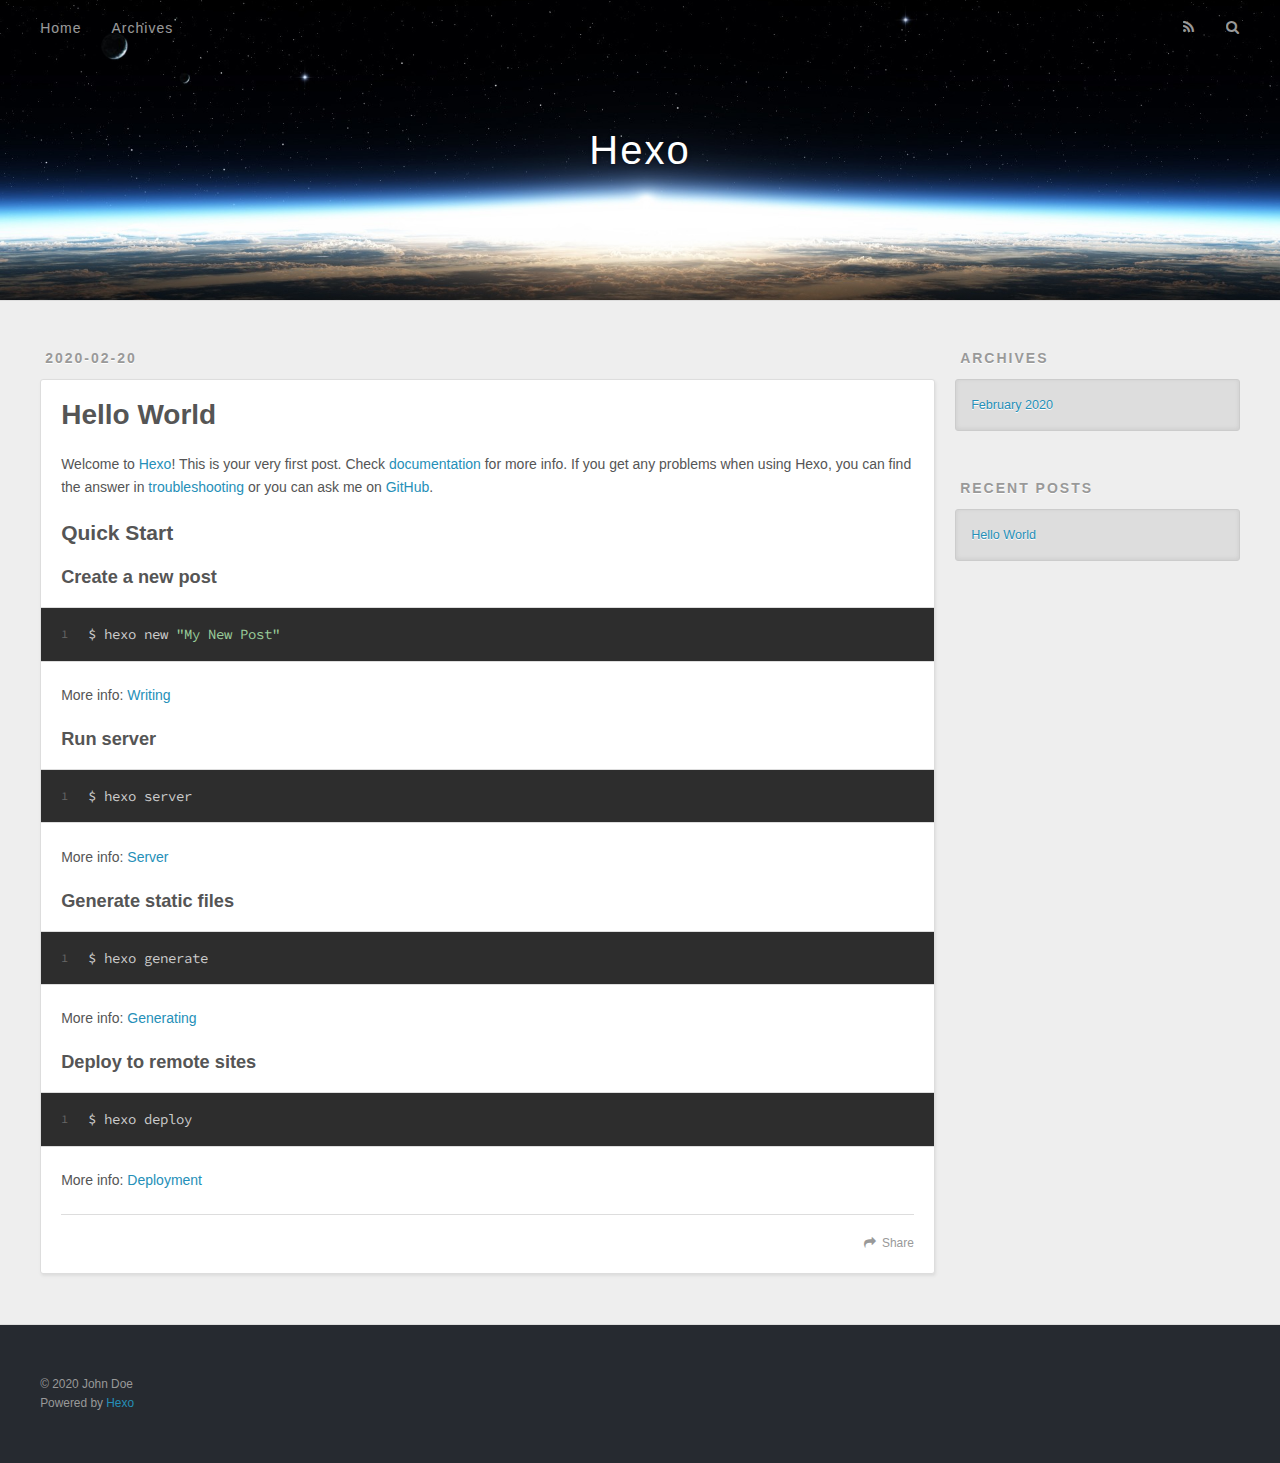
==== index.html @ d17f5374 "Site updated: 2020-02-20 09:03:17" ====
<!DOCTYPE html>
<html>
<head>
  <meta charset="utf-8">
  

  
  <title>Hexo</title>
  <meta name="viewport" content="width=device-width, initial-scale=1, maximum-scale=1">
  <meta property="og:type" content="website">
<meta property="og:title" content="Hexo">
<meta property="og:url" content="http://yoursite.com/index.html">
<meta property="og:site_name" content="Hexo">
<meta property="og:locale" content="en_US">
<meta property="article:author" content="John Doe">
<meta name="twitter:card" content="summary">
  
    <link rel="alternate" href="/atom.xml" title="Hexo" type="application/atom+xml">
  
  
    <link rel="icon" href="/favicon.png">
  
  
    <link href="//fonts.googleapis.com/css?family=Source+Code+Pro" rel="stylesheet" type="text/css">
  
  
<link rel="stylesheet" href="/css/style.css">

<meta name="generator" content="Hexo 4.2.0"></head>

<body>
  <div id="container">
    <div id="wrap">
      <header id="header">
  <div id="banner"></div>
  <div id="header-outer" class="outer">
    <div id="header-title" class="inner">
      <h1 id="logo-wrap">
        <a href="/" id="logo">Hexo</a>
      </h1>
      
    </div>
    <div id="header-inner" class="inner">
      <nav id="main-nav">
        <a id="main-nav-toggle" class="nav-icon"></a>
        
          <a class="main-nav-link" href="/">Home</a>
        
          <a class="main-nav-link" href="/archives">Archives</a>
        
      </nav>
      <nav id="sub-nav">
        
          <a id="nav-rss-link" class="nav-icon" href="/atom.xml" title="RSS Feed"></a>
        
        <a id="nav-search-btn" class="nav-icon" title="Search"></a>
      </nav>
      <div id="search-form-wrap">
        <form action="//google.com/search" method="get" accept-charset="UTF-8" class="search-form"><input type="search" name="q" class="search-form-input" placeholder="Search"><button type="submit" class="search-form-submit">&#xF002;</button><input type="hidden" name="sitesearch" value="http://yoursite.com"></form>
      </div>
    </div>
  </div>
</header>
      <div class="outer">
        <section id="main">
  
    <article id="post-hello-world" class="article article-type-post" itemscope itemprop="blogPost">
  <div class="article-meta">
    <a href="/2020/02/20/hello-world/" class="article-date">
  <time datetime="2020-02-20T00:40:57.273Z" itemprop="datePublished">2020-02-20</time>
</a>
    
  </div>
  <div class="article-inner">
    
    
      <header class="article-header">
        
  
    <h1 itemprop="name">
      <a class="article-title" href="/2020/02/20/hello-world/">Hello World</a>
    </h1>
  

      </header>
    
    <div class="article-entry" itemprop="articleBody">
      
        <p>Welcome to <a href="https://hexo.io/" target="_blank" rel="noopener">Hexo</a>! This is your very first post. Check <a href="https://hexo.io/docs/" target="_blank" rel="noopener">documentation</a> for more info. If you get any problems when using Hexo, you can find the answer in <a href="https://hexo.io/docs/troubleshooting.html" target="_blank" rel="noopener">troubleshooting</a> or you can ask me on <a href="https://github.com/hexojs/hexo/issues" target="_blank" rel="noopener">GitHub</a>.</p>
<h2 id="Quick-Start"><a href="#Quick-Start" class="headerlink" title="Quick Start"></a>Quick Start</h2><h3 id="Create-a-new-post"><a href="#Create-a-new-post" class="headerlink" title="Create a new post"></a>Create a new post</h3><figure class="highlight bash"><table><tr><td class="gutter"><pre><span class="line">1</span><br></pre></td><td class="code"><pre><span class="line">$ hexo new <span class="string">"My New Post"</span></span><br></pre></td></tr></table></figure>

<p>More info: <a href="https://hexo.io/docs/writing.html" target="_blank" rel="noopener">Writing</a></p>
<h3 id="Run-server"><a href="#Run-server" class="headerlink" title="Run server"></a>Run server</h3><figure class="highlight bash"><table><tr><td class="gutter"><pre><span class="line">1</span><br></pre></td><td class="code"><pre><span class="line">$ hexo server</span><br></pre></td></tr></table></figure>

<p>More info: <a href="https://hexo.io/docs/server.html" target="_blank" rel="noopener">Server</a></p>
<h3 id="Generate-static-files"><a href="#Generate-static-files" class="headerlink" title="Generate static files"></a>Generate static files</h3><figure class="highlight bash"><table><tr><td class="gutter"><pre><span class="line">1</span><br></pre></td><td class="code"><pre><span class="line">$ hexo generate</span><br></pre></td></tr></table></figure>

<p>More info: <a href="https://hexo.io/docs/generating.html" target="_blank" rel="noopener">Generating</a></p>
<h3 id="Deploy-to-remote-sites"><a href="#Deploy-to-remote-sites" class="headerlink" title="Deploy to remote sites"></a>Deploy to remote sites</h3><figure class="highlight bash"><table><tr><td class="gutter"><pre><span class="line">1</span><br></pre></td><td class="code"><pre><span class="line">$ hexo deploy</span><br></pre></td></tr></table></figure>

<p>More info: <a href="https://hexo.io/docs/one-command-deployment.html" target="_blank" rel="noopener">Deployment</a></p>

      
    </div>
    <footer class="article-footer">
      <a data-url="http://yoursite.com/2020/02/20/hello-world/" data-id="ck6u0ycva0000zcv279uqc1mr" class="article-share-link">Share</a>
      
      
    </footer>
  </div>
  
</article>


  


</section>
        
          <aside id="sidebar">
  
    

  
    

  
    
  
    
  <div class="widget-wrap">
    <h3 class="widget-title">Archives</h3>
    <div class="widget">
      <ul class="archive-list"><li class="archive-list-item"><a class="archive-list-link" href="/archives/2020/02/">February 2020</a></li></ul>
    </div>
  </div>


  
    
  <div class="widget-wrap">
    <h3 class="widget-title">Recent Posts</h3>
    <div class="widget">
      <ul>
        
          <li>
            <a href="/2020/02/20/hello-world/">Hello World</a>
          </li>
        
      </ul>
    </div>
  </div>

  
</aside>
        
      </div>
      <footer id="footer">
  
  <div class="outer">
    <div id="footer-info" class="inner">
      &copy; 2020 John Doe<br>
      Powered by <a href="http://hexo.io/" target="_blank">Hexo</a>
    </div>
  </div>
</footer>
    </div>
    <nav id="mobile-nav">
  
    <a href="/" class="mobile-nav-link">Home</a>
  
    <a href="/archives" class="mobile-nav-link">Archives</a>
  
</nav>
    

<script src="//ajax.googleapis.com/ajax/libs/jquery/2.0.3/jquery.min.js"></script>


  
<link rel="stylesheet" href="/fancybox/jquery.fancybox.css">

  
<script src="/fancybox/jquery.fancybox.pack.js"></script>




<script src="/js/script.js"></script>




  </div>
</body>
</html>
---- css/style.css ----
body {
  width: 100%;
}
body:before,
body:after {
  content: "";
  display: table;
}
body:after {
  clear: both;
}
html,
body,
div,
span,
applet,
object,
iframe,
h1,
h2,
h3,
h4,
h5,
h6,
p,
blockquote,
pre,
a,
abbr,
acronym,
address,
big,
cite,
code,
del,
dfn,
em,
img,
ins,
kbd,
q,
s,
samp,
small,
strike,
strong,
sub,
sup,
tt,
var,
dl,
dt,
dd,
ol,
ul,
li,
fieldset,
form,
label,
legend,
table,
caption,
tbody,
tfoot,
thead,
tr,
th,
td {
  margin: 0;
  padding: 0;
  border: 0;
  outline: 0;
  font-weight: inherit;
  font-style: inherit;
  font-family: inherit;
  font-size: 100%;
  vertical-align: baseline;
}
body {
  line-height: 1;
  color: #000;
  background: #fff;
}
ol,
ul {
  list-style: none;
}
table {
  border-collapse: separate;
  border-spacing: 0;
  vertical-align: middle;
}
caption,
th,
td {
  text-align: left;
  font-weight: normal;
  vertical-align: middle;
}
a img {
  border: none;
}
input,
button {
  margin: 0;
  padding: 0;
}
input::-moz-focus-inner,
button::-moz-focus-inner {
  border: 0;
  padding: 0;
}
@font-face {
  font-family: FontAwesome;
  font-style: normal;
  font-weight: normal;
  src: url("fonts/fontawesome-webfont.eot?v=#4.0.3");
  src: url("fonts/fontawesome-webfont.eot?#iefix&v=#4.0.3") format("embedded-opentype"), url("fonts/fontawesome-webfont.woff?v=#4.0.3") format("woff"), url("fonts/fontawesome-webfont.ttf?v=#4.0.3") format("truetype"), url("fonts/fontawesome-webfont.svg#fontawesomeregular?v=#4.0.3") format("svg");
}
html,
body,
#container {
  height: 100%;
}
body {
  background: #eee;
  font: 14px -apple-system, BlinkMacSystemFont, "Segoe UI", "Roboto", "Oxygen", "Ubuntu", "Cantarell", "Fira Sans", "Droid Sans", "Helvetica Neue", sans-serif;
  -webkit-text-size-adjust: 100%;
}
.outer {
  max-width: 1220px;
  margin: 0 auto;
  padding: 0 20px;
}
.outer:before,
.outer:after {
  content: "";
  display: table;
}
.outer:after {
  clear: both;
}
.inner {
  display: inline;
  float: left;
  width: 98.33333333333333%;
  margin: 0 0.833333333333333%;
}
.left,
.alignleft {
  float: left;
}
.right,
.alignright {
  float: right;
}
.clear {
  clear: both;
}
#container {
  position: relative;
}
.mobile-nav-on {
  overflow: hidden;
}
#wrap {
  height: 100%;
  width: 100%;
  position: absolute;
  top: 0;
  left: 0;
  -webkit-transition: 0.2s ease-out;
  -moz-transition: 0.2s ease-out;
  -ms-transition: 0.2s ease-out;
  transition: 0.2s ease-out;
  z-index: 1;
  background: #eee;
}
.mobile-nav-on #wrap {
  left: 280px;
}
@media screen and (min-width: 768px) {
  #main {
    display: inline;
    float: left;
    width: 73.33333333333333%;
    margin: 0 0.833333333333333%;
  }
}
.article-date,
.article-category-link,
.archive-year,
.widget-title {
  text-decoration: none;
  text-transform: uppercase;
  letter-spacing: 2px;
  color: #999;
  margin-bottom: 1em;
  margin-left: 5px;
  line-height: 1em;
  text-shadow: 0 1px #fff;
  font-weight: bold;
}
.article-inner,
.archive-article-inner {
  background: #fff;
  -webkit-box-shadow: 1px 2px 3px #ddd;
  box-shadow: 1px 2px 3px #ddd;
  border: 1px solid #ddd;
  border-radius: 3px;
}
.article-entry h1,
.widget h1 {
  font-size: 2em;
}
.article-entry h2,
.widget h2 {
  font-size: 1.5em;
}
.article-entry h3,
.widget h3 {
  font-size: 1.3em;
}
.article-entry h4,
.widget h4 {
  font-size: 1.2em;
}
.article-entry h5,
.widget h5 {
  font-size: 1em;
}
.article-entry h6,
.widget h6 {
  font-size: 1em;
  color: #999;
}
.article-entry hr,
.widget hr {
  border: 1px dashed #ddd;
}
.article-entry strong,
.widget strong {
  font-weight: bold;
}
.article-entry em,
.widget em,
.article-entry cite,
.widget cite {
  font-style: italic;
}
.article-entry sup,
.widget sup,
.article-entry sub,
.widget sub {
  font-size: 0.75em;
  line-height: 0;
  position: relative;
  vertical-align: baseline;
}
.article-entry sup,
.widget sup {
  top: -0.5em;
}
.article-entry sub,
.widget sub {
  bottom: -0.2em;
}
.article-entry small,
.widget small {
  font-size: 0.85em;
}
.article-entry acronym,
.widget acronym,
.article-entry abbr,
.widget abbr {
  border-bottom: 1px dotted;
}
.article-entry ul,
.widget ul,
.article-entry ol,
.widget ol,
.article-entry dl,
.widget dl {
  margin: 0 20px;
  line-height: 1.6em;
}
.article-entry ul ul,
.widget ul ul,
.article-entry ol ul,
.widget ol ul,
.article-entry ul ol,
.widget ul ol,
.article-entry ol ol,
.widget ol ol {
  margin-top: 0;
  margin-bottom: 0;
}
.article-entry ul,
.widget ul {
  list-style: disc;
}
.article-entry ol,
.widget ol {
  list-style: decimal;
}
.article-entry dt,
.widget dt {
  font-weight: bold;
}
#header {
  height: 300px;
  position: relative;
  border-bottom: 1px solid #ddd;
}
#header:before,
#header:after {
  content: "";
  position: absolute;
  left: 0;
  right: 0;
  height: 40px;
}
#header:before {
  top: 0;
  background: -webkit-linear-gradient(rgba(0,0,0,0.2), transparent);
  background: -moz-linear-gradient(rgba(0,0,0,0.2), transparent);
  background: -ms-linear-gradient(rgba(0,0,0,0.2), transparent);
  background: linear-gradient(rgba(0,0,0,0.2), transparent);
}
#header:after {
  bottom: 0;
  background: -webkit-linear-gradient(transparent, rgba(0,0,0,0.2));
  background: -moz-linear-gradient(transparent, rgba(0,0,0,0.2));
  background: -ms-linear-gradient(transparent, rgba(0,0,0,0.2));
  background: linear-gradient(transparent, rgba(0,0,0,0.2));
}
#header-outer {
  height: 100%;
  position: relative;
}
#header-inner {
  position: relative;
  overflow: hidden;
}
#banner {
  position: absolute;
  top: 0;
  left: 0;
  width: 100%;
  height: 100%;
  background: url("images/banner.jpg") center #000;
  -webkit-background-size: cover;
  -moz-background-size: cover;
  background-size: cover;
  z-index: -1;
}
#header-title {
  text-align: center;
  height: 40px;
  position: absolute;
  top: 50%;
  left: 0;
  margin-top: -20px;
}
#logo,
#subtitle {
  text-decoration: none;
  color: #fff;
  font-weight: 300;
  text-shadow: 0 1px 4px rgba(0,0,0,0.3);
}
#logo {
  font-size: 40px;
  line-height: 40px;
  letter-spacing: 2px;
}
#subtitle {
  font-size: 16px;
  line-height: 16px;
  letter-spacing: 1px;
}
#subtitle-wrap {
  margin-top: 16px;
}
#main-nav {
  float: left;
  margin-left: -15px;
}
.nav-icon,
.main-nav-link {
  float: left;
  color: #fff;
  opacity: 0.6;
  text-decoration: none;
  text-shadow: 0 1px rgba(0,0,0,0.2);
  -webkit-transition: opacity 0.2s;
  -moz-transition: opacity 0.2s;
  -ms-transition: opacity 0.2s;
  transition: opacity 0.2s;
  display: block;
  padding: 20px 15px;
}
.nav-icon:hover,
.main-nav-link:hover {
  opacity: 1;
}
.nav-icon {
  font-family: FontAwesome;
  text-align: center;
  font-size: 14px;
  width: 14px;
  height: 14px;
  padding: 20px 15px;
  position: relative;
  cursor: pointer;
}
.main-nav-link {
  font-weight: 300;
  letter-spacing: 1px;
}
@media screen and (max-width: 479px) {
  .main-nav-link {
    display: none;
  }
}
#main-nav-toggle {
  display: none;
}
#main-nav-toggle:before {
  content: "\f0c9";
}
@media screen and (max-width: 479px) {
  #main-nav-toggle {
    display: block;
  }
}
#sub-nav {
  float: right;
  margin-right: -15px;
}
#nav-rss-link:before {
  content: "\f09e";
}
#nav-search-btn:before {
  content: "\f002";
}
#search-form-wrap {
  position: absolute;
  top: 15px;
  width: 150px;
  height: 30px;
  right: -150px;
  opacity: 0;
  -webkit-transition: 0.2s ease-out;
  -moz-transition: 0.2s ease-out;
  -ms-transition: 0.2s ease-out;
  transition: 0.2s ease-out;
}
#search-form-wrap.on {
  opacity: 1;
  right: 0;
}
@media screen and (max-width: 479px) {
  #search-form-wrap {
    width: 100%;
    right: -100%;
  }
}
.search-form {
  position: absolute;
  top: 0;
  left: 0;
  right: 0;
  background: #fff;
  padding: 5px 15px;
  border-radius: 15px;
  -webkit-box-shadow: 0 0 10px rgba(0,0,0,0.3);
  box-shadow: 0 0 10px rgba(0,0,0,0.3);
}
.search-form-input {
  border: none;
  background: none;
  color: #555;
  width: 100%;
  font: 13px -apple-system, BlinkMacSystemFont, "Segoe UI", "Roboto", "Oxygen", "Ubuntu", "Cantarell", "Fira Sans", "Droid Sans", "Helvetica Neue", sans-serif;
  outline: none;
}
.search-form-input::-webkit-search-results-decoration,
.search-form-input::-webkit-search-cancel-button {
  -webkit-appearance: none;
}
.search-form-submit {
  position: absolute;
  top: 50%;
  right: 10px;
  margin-top: -7px;
  font: 13px FontAwesome;
  border: none;
  background: none;
  color: #bbb;
  cursor: pointer;
}
.search-form-submit:hover,
.search-form-submit:focus {
  color: #777;
}
.article {
  margin: 50px 0;
}
.article-inner {
  overflow: hidden;
}
.article-meta:before,
.article-meta:after {
  content: "";
  display: table;
}
.article-meta:after {
  clear: both;
}
.article-date {
  float: left;
}
.article-category {
  float: left;
  line-height: 1em;
  color: #ccc;
  text-shadow: 0 1px #fff;
  margin-left: 8px;
}
.article-category:before {
  content: "\2022";
}
.article-category-link {
  margin: 0 12px 1em;
}
.article-header {
  padding: 20px 20px 0;
}
.article-title {
  text-decoration: none;
  font-size: 2em;
  font-weight: bold;
  color: #555;
  line-height: 1.1em;
  -webkit-transition: color 0.2s;
  -moz-transition: color 0.2s;
  -ms-transition: color 0.2s;
  transition: color 0.2s;
}
a.article-title:hover {
  color: #258fb8;
}
.article-entry {
  color: #555;
  padding: 0 20px;
}
.article-entry:before,
.article-entry:after {
  content: "";
  display: table;
}
.article-entry:after {
  clear: both;
}
.article-entry p,
.article-entry table {
  line-height: 1.6em;
  margin: 1.6em 0;
}
.article-entry h1,
.article-entry h2,
.article-entry h3,
.article-entry h4,
.article-entry h5,
.article-entry h6 {
  font-weight: bold;
}
.article-entry h1,
.article-entry h2,
.article-entry h3,
.article-entry h4,
.article-entry h5,
.article-entry h6 {
  line-height: 1.1em;
  margin: 1.1em 0;
}
.article-entry a {
  color: #258fb8;
  text-decoration: none;
}
.article-entry a:hover {
  text-decoration: underline;
}
.article-entry ul,
.article-entry ol,
.article-entry dl {
  margin-top: 1.6em;
  margin-bottom: 1.6em;
}
.article-entry img,
.article-entry video {
  max-width: 100%;
  height: auto;
  display: block;
  margin: auto;
}
.article-entry iframe {
  border: none;
}
.article-entry table {
  width: 100%;
  border-collapse: collapse;
  border-spacing: 0;
}
.article-entry th {
  font-weight: bold;
  border-bottom: 3px solid #ddd;
  padding-bottom: 0.5em;
}
.article-entry td {
  border-bottom: 1px solid #ddd;
  padding: 10px 0;
}
.article-entry blockquote {
  font-family: Georgia, "Times New Roman", serif;
  font-size: 1.4em;
  margin: 1.6em 20px;
  text-align: center;
}
.article-entry blockquote footer {
  font-size: 14px;
  margin: 1.6em 0;
  font-family: -apple-system, BlinkMacSystemFont, "Segoe UI", "Roboto", "Oxygen", "Ubuntu", "Cantarell", "Fira Sans", "Droid Sans", "Helvetica Neue", sans-serif;
}
.article-entry blockquote footer cite:before {
  content: "—";
  padding: 0 0.5em;
}
.article-entry .pullquote {
  text-align: left;
  width: 45%;
  margin: 0;
}
.article-entry .pullquote.left {
  margin-left: 0.5em;
  margin-right: 1em;
}
.article-entry .pullquote.right {
  margin-right: 0.5em;
  margin-left: 1em;
}
.article-entry .caption {
  color: #999;
  display: block;
  font-size: 0.9em;
  margin-top: 0.5em;
  position: relative;
  text-align: center;
}
.article-entry .video-container {
  position: relative;
  padding-top: 56.25%;
  height: 0;
  overflow: hidden;
}
.article-entry .video-container iframe,
.article-entry .video-container object,
.article-entry .video-container embed {
  position: absolute;
  top: 0;
  left: 0;
  width: 100%;
  height: 100%;
  margin-top: 0;
}
.article-more-link a {
  display: inline-block;
  line-height: 1em;
  padding: 6px 15px;
  border-radius: 15px;
  background: #eee;
  color: #999;
  text-shadow: 0 1px #fff;
  text-decoration: none;
}
.article-more-link a:hover {
  background: #258fb8;
  color: #fff;
  text-decoration: none;
  text-shadow: 0 1px #1e7293;
}
.article-footer {
  font-size: 0.85em;
  line-height: 1.6em;
  border-top: 1px solid #ddd;
  padding-top: 1.6em;
  margin: 0 20px 20px;
}
.article-footer:before,
.article-footer:after {
  content: "";
  display: table;
}
.article-footer:after {
  clear: both;
}
.article-footer a {
  color: #999;
  text-decoration: none;
}
.article-footer a:hover {
  color: #555;
}
.article-tag-list-item {
  float: left;
  margin-right: 10px;
}
.article-tag-list-link:before {
  content: "#";
}
.article-comment-link {
  float: right;
}
.article-comment-link:before {
  content: "\f075";
  font-family: FontAwesome;
  padding-right: 8px;
}
.article-share-link {
  cursor: pointer;
  float: right;
  margin-left: 20px;
}
.article-share-link:before {
  content: "\f064";
  font-family: FontAwesome;
  padding-right: 6px;
}
#article-nav {
  position: relative;
}
#article-nav:before,
#article-nav:after {
  content: "";
  display: table;
}
#article-nav:after {
  clear: both;
}
@media screen and (min-width: 768px) {
  #article-nav {
    margin: 50px 0;
  }
  #article-nav:before {
    width: 8px;
    height: 8px;
    position: absolute;
    top: 50%;
    left: 50%;
    margin-top: -4px;
    margin-left: -4px;
    content: "";
    border-radius: 50%;
    background: #ddd;
    -webkit-box-shadow: 0 1px 2px #fff;
    box-shadow: 0 1px 2px #fff;
  }
}
.article-nav-link-wrap {
  text-decoration: none;
  text-shadow: 0 1px #fff;
  color: #999;
  -webkit-box-sizing: border-box;
  -moz-box-sizing: border-box;
  box-sizing: border-box;
  margin-top: 50px;
  text-align: center;
  display: block;
}
.article-nav-link-wrap:hover {
  color: #555;
}
@media screen and (min-width: 768px) {
  .article-nav-link-wrap {
    width: 50%;
    margin-top: 0;
  }
}
@media screen and (min-width: 768px) {
  #article-nav-newer {
    float: left;
    text-align: right;
    padding-right: 20px;
  }
}
@media screen and (min-width: 768px) {
  #article-nav-older {
    float: right;
    text-align: left;
    padding-left: 20px;
  }
}
.article-nav-caption {
  text-transform: uppercase;
  letter-spacing: 2px;
  color: #ddd;
  line-height: 1em;
  font-weight: bold;
}
#article-nav-newer .article-nav-caption {
  margin-right: -2px;
}
.article-nav-title {
  font-size: 0.85em;
  line-height: 1.6em;
  margin-top: 0.5em;
}
.article-share-box {
  position: absolute;
  display: none;
  background: #fff;
  -webkit-box-shadow: 1px 2px 10px rgba(0,0,0,0.2);
  box-shadow: 1px 2px 10px rgba(0,0,0,0.2);
  border-radius: 3px;
  margin-left: -145px;
  overflow: hidden;
  z-index: 1;
}
.article-share-box.on {
  display: block;
}
.article-share-input {
  width: 100%;
  background: none;
  -webkit-box-sizing: border-box;
  -moz-box-sizing: border-box;
  box-sizing: border-box;
  font: 14px -apple-system, BlinkMacSystemFont, "Segoe UI", "Roboto", "Oxygen", "Ubuntu", "Cantarell", "Fira Sans", "Droid Sans", "Helvetica Neue", sans-serif;
  padding: 0 15px;
  color: #555;
  outline: none;
  border: 1px solid #ddd;
  border-radius: 3px 3px 0 0;
  height: 36px;
  line-height: 36px;
}
.article-share-links {
  background: #eee;
}
.article-share-links:before,
.article-share-links:after {
  content: "";
  display: table;
}
.article-share-links:after {
  clear: both;
}
.article-share-twitter,
.article-share-facebook,
.article-share-pinterest,
.article-share-google {
  width: 50px;
  height: 36px;
  display: block;
  float: left;
  position: relative;
  color: #999;
  text-shadow: 0 1px #fff;
}
.article-share-twitter:before,
.article-share-facebook:before,
.article-share-pinterest:before,
.article-share-google:before {
  font-size: 20px;
  font-family: FontAwesome;
  width: 20px;
  height: 20px;
  position: absolute;
  top: 50%;
  left: 50%;
  margin-top: -10px;
  margin-left: -10px;
  text-align: center;
}
.article-share-twitter:hover,
.article-share-facebook:hover,
.article-share-pinterest:hover,
.article-share-google:hover {
  color: #fff;
}
.article-share-twitter:before {
  content: "\f099";
}
.article-share-twitter:hover {
  background: #00aced;
  text-shadow: 0 1px #008abe;
}
.article-share-facebook:before {
  content: "\f09a";
}
.article-share-facebook:hover {
  background: #3b5998;
  text-shadow: 0 1px #2f477a;
}
.article-share-pinterest:before {
  content: "\f0d2";
}
.article-share-pinterest:hover {
  background: #cb2027;
  text-shadow: 0 1px #a21a1f;
}
.article-share-google:before {
  content: "\f0d5";
}
.article-share-google:hover {
  background: #dd4b39;
  text-shadow: 0 1px #be3221;
}
.article-gallery {
  background: #000;
  position: relative;
}
.article-gallery-photos {
  position: relative;
  overflow: hidden;
}
.article-gallery-img {
  display: none;
  max-width: 100%;
}
.article-gallery-img:first-child {
  display: block;
}
.article-gallery-img.loaded {
  position: absolute;
  display: block;
}
.article-gallery-img img {
  display: block;
  max-width: 100%;
  margin: 0 auto;
}
#comments {
  background: #fff;
  -webkit-box-shadow: 1px 2px 3px #ddd;
  box-shadow: 1px 2px 3px #ddd;
  padding: 20px;
  border: 1px solid #ddd;
  border-radius: 3px;
  margin: 50px 0;
}
#comments a {
  color: #258fb8;
}
.archives-wrap {
  margin: 50px 0;
}
.archives:before,
.archives:after {
  content: "";
  display: table;
}
.archives:after {
  clear: both;
}
.archive-year-wrap {
  margin-bottom: 1em;
}
.archives {
  -webkit-column-gap: 10px;
  -moz-column-gap: 10px;
  column-gap: 10px;
}
@media screen and (min-width: 480px) and (max-width: 767px) {
  .archives {
    -webkit-column-count: 2;
    -moz-column-count: 2;
    column-count: 2;
  }
}
@media screen and (min-width: 768px) {
  .archives {
    -webkit-column-count: 3;
    -moz-column-count: 3;
    column-count: 3;
  }
}
.archive-article {
  -webkit-column-break-inside: avoid;
  page-break-inside: avoid;
  overflow: hidden;
  break-inside: avoid-column;
}
.archive-article-inner {
  padding: 10px;
  margin-bottom: 15px;
}
.archive-article-title {
  text-decoration: none;
  font-weight: bold;
  color: #555;
  -webkit-transition: color 0.2s;
  -moz-transition: color 0.2s;
  -ms-transition: color 0.2s;
  transition: color 0.2s;
  line-height: 1.6em;
}
.archive-article-title:hover {
  color: #258fb8;
}
.archive-article-footer {
  margin-top: 1em;
}
.archive-article-date {
  color: #999;
  text-decoration: none;
  font-size: 0.85em;
  line-height: 1em;
  margin-bottom: 0.5em;
  display: block;
}
#page-nav {
  margin: 50px auto;
  background: #fff;
  -webkit-box-shadow: 1px 2px 3px #ddd;
  box-shadow: 1px 2px 3px #ddd;
  border: 1px solid #ddd;
  border-radius: 3px;
  text-align: center;
  color: #999;
  overflow: hidden;
}
#page-nav:before,
#page-nav:after {
  content: "";
  display: table;
}
#page-nav:after {
  clear: both;
}
#page-nav a,
#page-nav span {
  padding: 10px 20px;
  line-height: 1;
  height: 2ex;
}
#page-nav a {
  color: #999;
  text-decoration: none;
}
#page-nav a:hover {
  background: #999;
  color: #fff;
}
#page-nav .prev {
  float: left;
}
#page-nav .next {
  float: right;
}
#page-nav .page-number {
  display: inline-block;
}
@media screen and (max-width: 479px) {
  #page-nav .page-number {
    display: none;
  }
}
#page-nav .current {
  color: #555;
  font-weight: bold;
}
#page-nav .space {
  color: #ddd;
}
#footer {
  background: #262a30;
  padding: 50px 0;
  border-top: 1px solid #ddd;
  color: #999;
}
#footer a {
  color: #258fb8;
  text-decoration: none;
}
#footer a:hover {
  text-decoration: underline;
}
#footer-info {
  line-height: 1.6em;
  font-size: 0.85em;
}
.article-entry pre,
.article-entry .highlight {
  background: #2d2d2d;
  margin: 0 -20px;
  padding: 15px 20px;
  border-style: solid;
  border-color: #ddd;
  border-width: 1px 0;
  overflow: auto;
  color: #ccc;
  line-height: 22.400000000000002px;
}
.article-entry .highlight .gutter pre,
.article-entry .gist .gist-file .gist-data .line-numbers {
  color: #666;
  font-size: 0.85em;
}
.article-entry pre,
.article-entry code {
  font-family: "Source Code Pro", Consolas, Monaco, Menlo, Consolas, monospace;
}
.article-entry code {
  background: #eee;
  text-shadow: 0 1px #fff;
  padding: 0 0.3em;
}
.article-entry pre code {
  background: none;
  text-shadow: none;
  padding: 0;
}
.article-entry .highlight pre {
  border: none;
  margin: 0;
  padding: 0;
}
.article-entry .highlight table {
  margin: 0;
  width: auto;
}
.article-entry .highlight td {
  border: none;
  padding: 0;
}
.article-entry .highlight figcaption {
  font-size: 0.85em;
  color: #999;
  line-height: 1em;
  margin-bottom: 1em;
}
.article-entry .highlight figcaption:before,
.article-entry .highlight figcaption:after {
  content: "";
  display: table;
}
.article-entry .highlight figcaption:after {
  clear: both;
}
.article-entry .highlight figcaption a {
  float: right;
}
.article-entry .highlight .gutter pre {
  text-align: right;
  padding-right: 20px;
}
.article-entry .highlight .line {
  height: 22.400000000000002px;
}
.article-entry .highlight .line.marked {
  background: #515151;
}
.article-entry .gist {
  margin: 0 -20px;
  border-style: solid;
  border-color: #ddd;
  border-width: 1px 0;
  background: #2d2d2d;
  padding: 15px 20px 15px 0;
}
.article-entry .gist .gist-file {
  border: none;
  font-family: "Source Code Pro", Consolas, Monaco, Menlo, Consolas, monospace;
  margin: 0;
}
.article-entry .gist .gist-file .gist-data {
  background: none;
  border: none;
}
.article-entry .gist .gist-file .gist-data .line-numbers {
  background: none;
  border: none;
  padding: 0 20px 0 0;
}
.article-entry .gist .gist-file .gist-data .line-data {
  padding: 0 !important;
}
.article-entry .gist .gist-file .highlight {
  margin: 0;
  padding: 0;
  border: none;
}
.article-entry .gist .gist-file .gist-meta {
  background: #2d2d2d;
  color: #999;
  font: 0.85em -apple-system, BlinkMacSystemFont, "Segoe UI", "Roboto", "Oxygen", "Ubuntu", "Cantarell", "Fira Sans", "Droid Sans", "Helvetica Neue", sans-serif;
  text-shadow: 0 0;
  padding: 0;
  margin-top: 1em;
  margin-left: 20px;
}
.article-entry .gist .gist-file .gist-meta a {
  color: #258fb8;
  font-weight: normal;
}
.article-entry .gist .gist-file .gist-meta a:hover {
  text-decoration: underline;
}
pre .comment,
pre .title {
  color: #999;
}
pre .variable,
pre .attribute,
pre .tag,
pre .regexp,
pre .ruby .constant,
pre .xml .tag .title,
pre .xml .pi,
pre .xml .doctype,
pre .html .doctype,
pre .css .id,
pre .css .class,
pre .css .pseudo {
  color: #f2777a;
}
pre .number,
pre .preprocessor,
pre .built_in,
pre .literal,
pre .params,
pre .constant {
  color: #f99157;
}
pre .class,
pre .ruby .class .title,
pre .css .rules .attribute {
  color: #9c9;
}
pre .string,
pre .value,
pre .inheritance,
pre .header,
pre .ruby .symbol,
pre .xml .cdata {
  color: #9c9;
}
pre .css .hexcolor {
  color: #6cc;
}
pre .function,
pre .python .decorator,
pre .python .title,
pre .ruby .function .title,
pre .ruby .title .keyword,
pre .perl .sub,
pre .javascript .title,
pre .coffeescript .title {
  color: #69c;
}
pre .keyword,
pre .javascript .function {
  color: #c9c;
}
@media screen and (max-width: 479px) {
  #mobile-nav {
    position: absolute;
    top: 0;
    left: 0;
    width: 280px;
    height: 100%;
    background: #191919;
    border-right: 1px solid #fff;
  }
}
@media screen and (max-width: 479px) {
  .mobile-nav-link {
    display: block;
    color: #999;
    text-decoration: none;
    padding: 15px 20px;
    font-weight: bold;
  }
  .mobile-nav-link:hover {
    color: #fff;
  }
}
@media screen and (min-width: 768px) {
  #sidebar {
    display: inline;
    float: left;
    width: 23.333333333333332%;
    margin: 0 0.833333333333333%;
  }
}
.widget-wrap {
  margin: 50px 0;
}
.widget {
  color: #777;
  text-shadow: 0 1px #fff;
  background: #ddd;
  -webkit-box-shadow: 0 -1px 4px #ccc inset;
  box-shadow: 0 -1px 4px #ccc inset;
  border: 1px solid #ccc;
  padding: 15px;
  border-radius: 3px;
}
.widget a {
  color: #258fb8;
  text-decoration: none;
}
.widget a:hover {
  text-decoration: underline;
}
.widget ul ul,
.widget ol ul,
.widget dl ul,
.widget ul ol,
.widget ol ol,
.widget dl ol,
.widget ul dl,
.widget ol dl,
.widget dl dl {
  margin-left: 15px;
  list-style: disc;
}
.widget {
  line-height: 1.6em;
  word-wrap: break-word;
  font-size: 0.9em;
}
.widget ul,
.widget ol {
  list-style: none;
  margin: 0;
}
.widget ul ul,
.widget ol ul,
.widget ul ol,
.widget ol ol {
  margin: 0 20px;
}
.widget ul ul,
.widget ol ul {
  list-style: disc;
}
.widget ul ol,
.widget ol ol {
  list-style: decimal;
}
.category-list-count,
.tag-list-count,
.archive-list-count {
  padding-left: 5px;
  color: #999;
  font-size: 0.85em;
}
.category-list-count:before,
.tag-list-count:before,
.archive-list-count:before {
  content: "(";
}
.category-list-count:after,
.tag-list-count:after,
.archive-list-count:after {
  content: ")";
}
.tagcloud a {
  margin-right: 5px;
  display: inline-block;
}
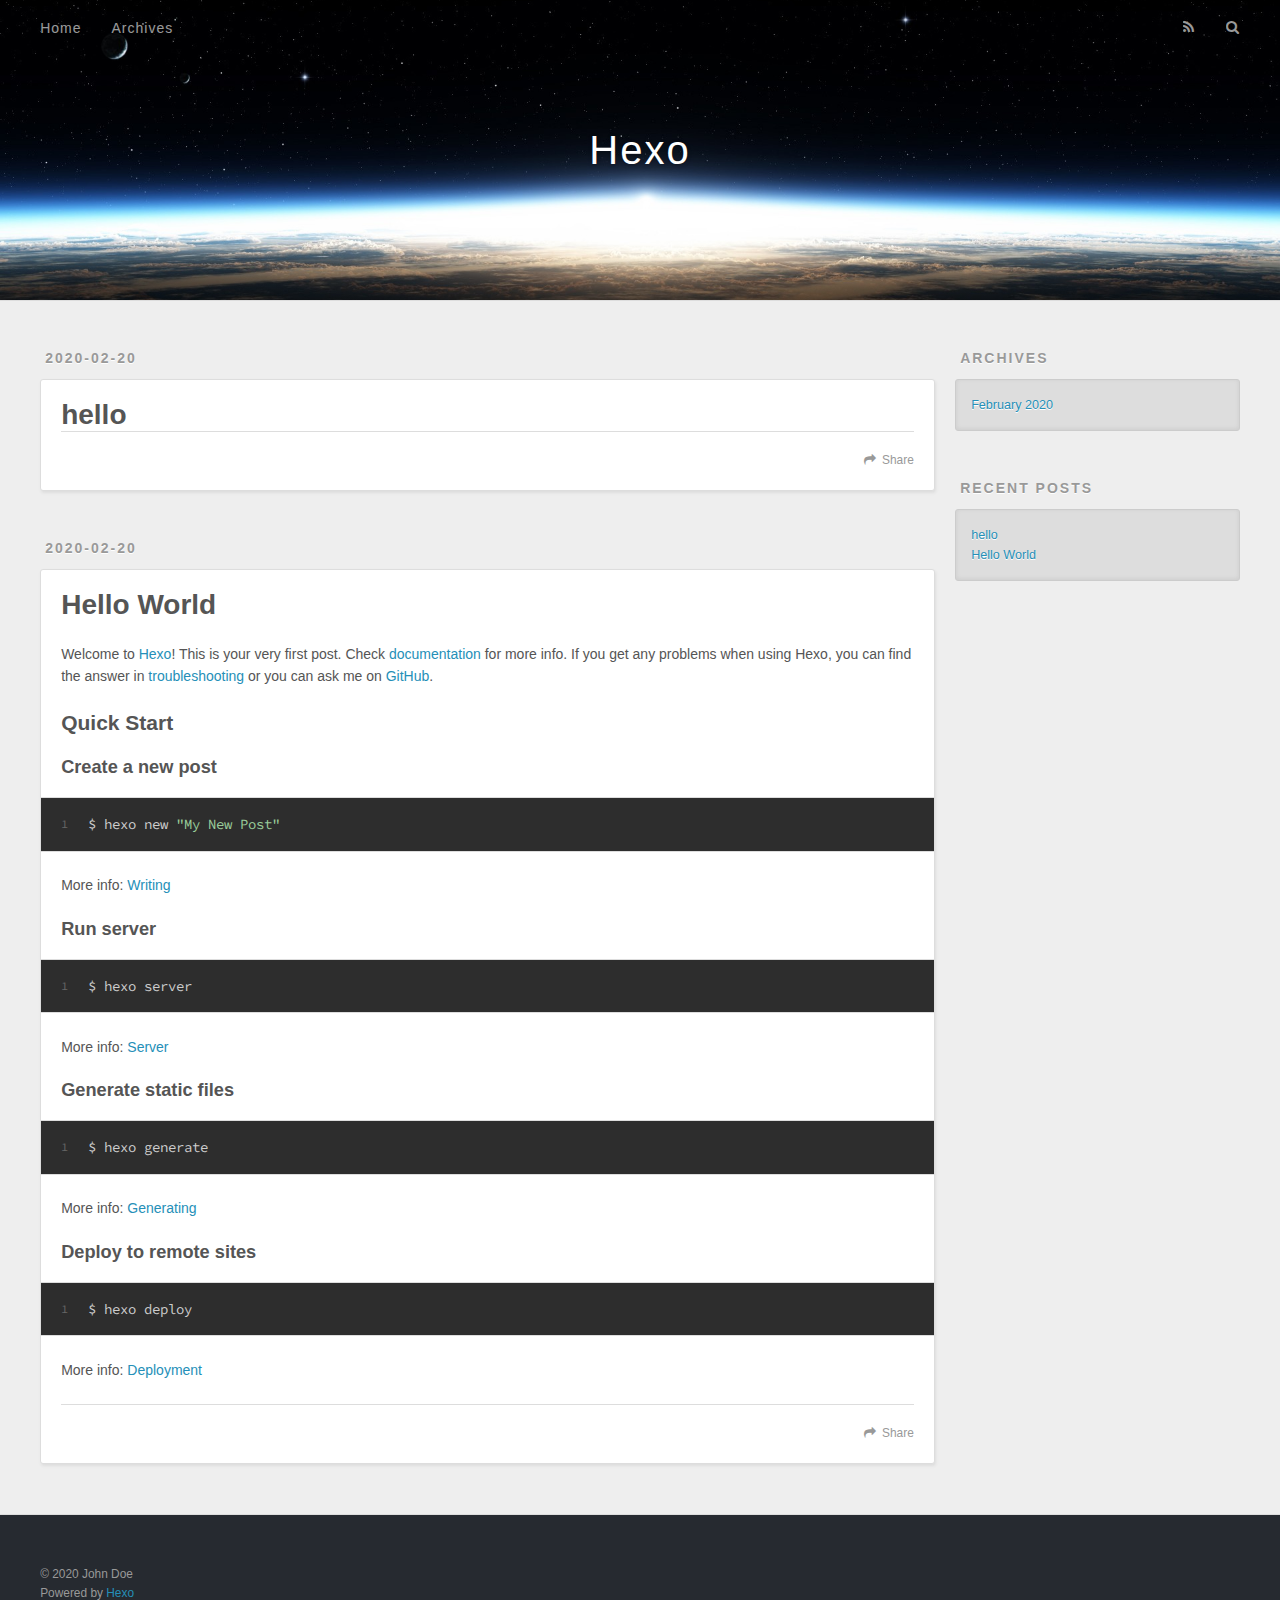
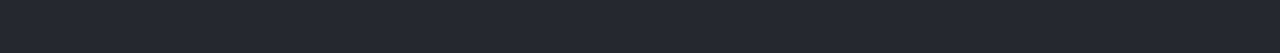
==== commit 9b0d2ebf: "Site updated: 2020-02-20 16:50:35" ====
--- a/index.html
+++ b/index.html
@@ -64,6 +64,42 @@
       <div class="outer">
         <section id="main">
   
+    <article id="post-hello" class="article article-type-post" itemscope itemprop="blogPost">
+  <div class="article-meta">
+    <a href="/2020/02/20/hello/" class="article-date">
+  <time datetime="2020-02-20T08:48:33.000Z" itemprop="datePublished">2020-02-20</time>
+</a>
+    
+  </div>
+  <div class="article-inner">
+    
+    
+      <header class="article-header">
+        
+  
+    <h1 itemprop="name">
+      <a class="article-title" href="/2020/02/20/hello/">hello</a>
+    </h1>
+  
+
+      </header>
+    
+    <div class="article-entry" itemprop="articleBody">
+      
+        
+      
+    </div>
+    <footer class="article-footer">
+      <a data-url="http://yoursite.com/2020/02/20/hello/" data-id="ck6ui97nu000010v2f0ara5uo" class="article-share-link">Share</a>
+      
+      
+    </footer>
+  </div>
+  
+</article>
+
+
+  
     <article id="post-hello-world" class="article article-type-post" itemscope itemprop="blogPost">
   <div class="article-meta">
     <a href="/2020/02/20/hello-world/" class="article-date">
@@ -144,6 +180,10 @@
       <ul>
         
           <li>
+            <a href="/2020/02/20/hello/">hello</a>
+          </li>
+        
+          <li>
             <a href="/2020/02/20/hello-world/">Hello World</a>
           </li>
         
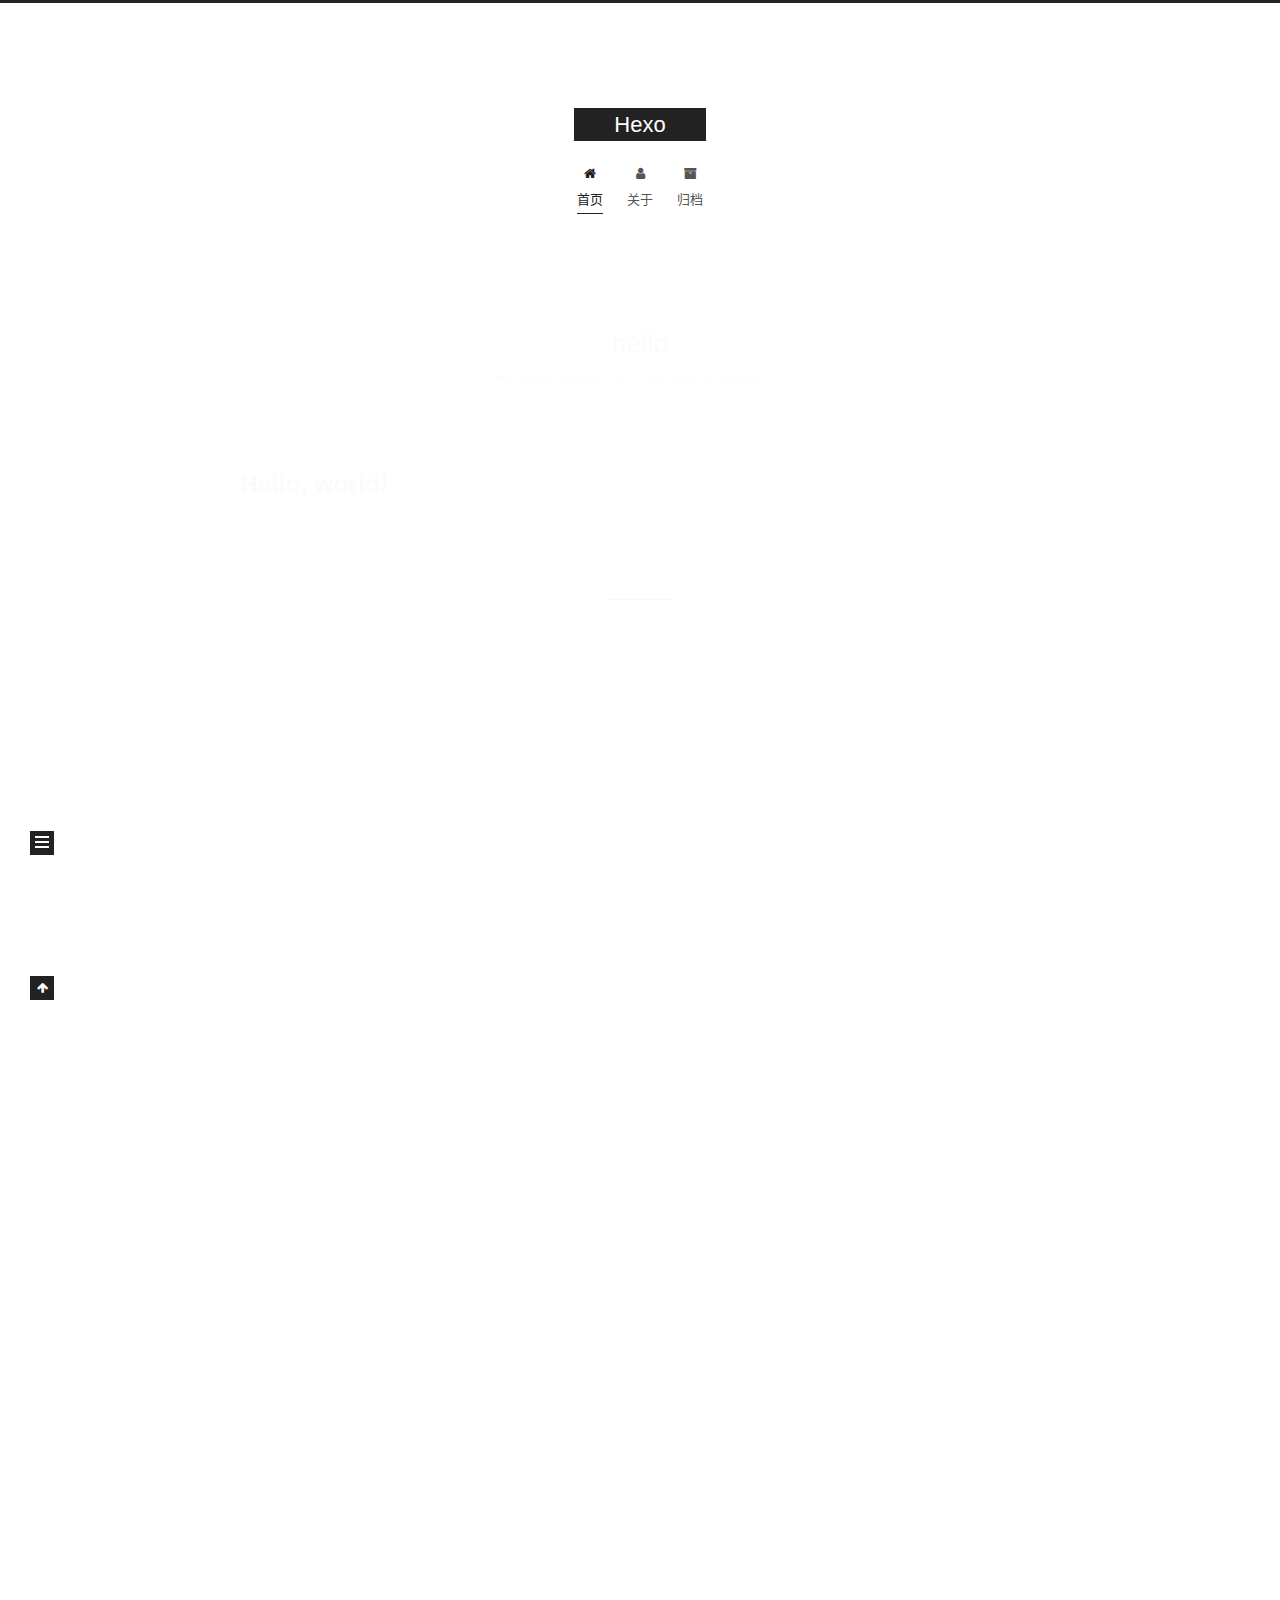
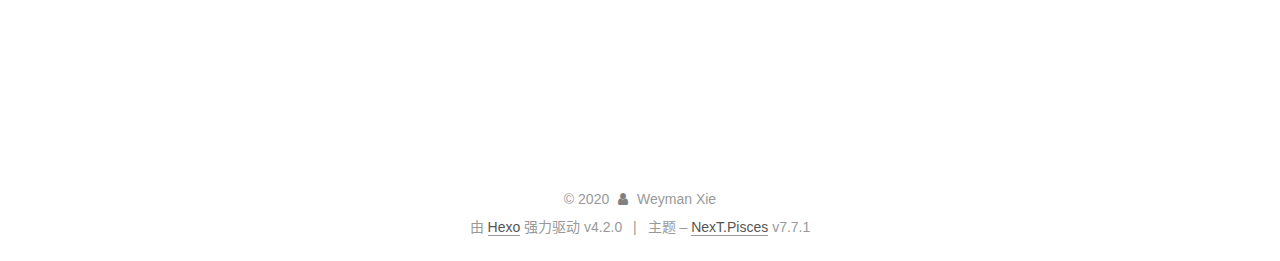
==== commit e420af3f: "Site updated: 2020-02-21 22:10:26" ====
--- a/index.html
+++ b/index.html
@@ -1,236 +1,438 @@
 <!DOCTYPE html>
-<html>
+<html lang="zh-CN">
 <head>
-  <meta charset="utf-8">
-  
-
-  
-  <title>Hexo</title>
-  <meta name="viewport" content="width=device-width, initial-scale=1, maximum-scale=1">
-  <meta property="og:type" content="website">
+  <meta charset="UTF-8">
+<meta name="viewport" content="width=device-width, initial-scale=1, maximum-scale=2">
+<meta name="theme-color" content="#222">
+<meta name="generator" content="Hexo 4.2.0">
+  <link rel="apple-touch-icon" sizes="180x180" href="/images/apple-touch-icon-next.png">
+  <link rel="icon" type="image/png" sizes="32x32" href="/images/favicon-32x32-next.png">
+  <link rel="icon" type="image/png" sizes="16x16" href="/images/favicon-16x16-next.png">
+  <link rel="mask-icon" href="/images/logo.svg" color="#222">
+
+<link rel="stylesheet" href="/css/main.css">
+
+
+<link rel="stylesheet" href="/lib/font-awesome/css/font-awesome.min.css">
+
+<script id="hexo-configurations">
+    var NexT = window.NexT || {};
+    var CONFIG = {"hostname":"yoursite.com","root":"/","scheme":"Pisces","version":"7.7.1","exturl":false,"sidebar":{"position":"left","display":"post","padding":18,"offset":12,"onmobile":false},"copycode":{"enable":false,"show_result":false,"style":null},"back2top":{"enable":true,"sidebar":false,"scrollpercent":false},"bookmark":{"enable":false,"color":"#222","save":"auto"},"fancybox":false,"mediumzoom":false,"lazyload":false,"pangu":false,"comments":{"style":"tabs","active":null,"storage":true,"lazyload":false,"nav":null},"algolia":{"hits":{"per_page":10},"labels":{"input_placeholder":"Search for Posts","hits_empty":"We didn't find any results for the search: ${query}","hits_stats":"${hits} results found in ${time} ms"}},"localsearch":{"enable":false,"trigger":"auto","top_n_per_article":1,"unescape":false,"preload":false},"motion":{"enable":true,"async":false,"transition":{"post_block":"fadeIn","post_header":"slideDownIn","post_body":"slideDownIn","coll_header":"slideLeftIn","sidebar":"slideUpIn"}}};
+  </script>
+
+  <meta name="description" content="Be the change you want to see in the world.">
+<meta property="og:type" content="website">
 <meta property="og:title" content="Hexo">
 <meta property="og:url" content="http://yoursite.com/index.html">
 <meta property="og:site_name" content="Hexo">
-<meta property="og:locale" content="en_US">
-<meta property="article:author" content="John Doe">
+<meta property="og:description" content="Be the change you want to see in the world.">
+<meta property="og:locale" content="zh_CN">
+<meta property="article:author" content="Weyman Xie">
 <meta name="twitter:card" content="summary">
-  
-    <link rel="alternate" href="/atom.xml" title="Hexo" type="application/atom+xml">
-  
-  
-    <link rel="icon" href="/favicon.png">
-  
-  
-    <link href="//fonts.googleapis.com/css?family=Source+Code+Pro" rel="stylesheet" type="text/css">
-  
-  
-<link rel="stylesheet" href="/css/style.css">
-
-<meta name="generator" content="Hexo 4.2.0"></head>
-
-<body>
-  <div id="container">
-    <div id="wrap">
-      <header id="header">
-  <div id="banner"></div>
-  <div id="header-outer" class="outer">
-    <div id="header-title" class="inner">
-      <h1 id="logo-wrap">
-        <a href="/" id="logo">Hexo</a>
-      </h1>
+
+<link rel="canonical" href="http://yoursite.com/">
+
+
+<script id="page-configurations">
+  // https://hexo.io/docs/variables.html
+  CONFIG.page = {
+    sidebar: "",
+    isHome: true,
+    isPost: false
+  };
+</script>
+
+  <title>Hexo</title>
+  
+
+
+
+
+
+
+  <noscript>
+  <style>
+  .use-motion .brand,
+  .use-motion .menu-item,
+  .sidebar-inner,
+  .use-motion .post-block,
+  .use-motion .pagination,
+  .use-motion .comments,
+  .use-motion .post-header,
+  .use-motion .post-body,
+  .use-motion .collection-header { opacity: initial; }
+
+  .use-motion .site-title,
+  .use-motion .site-subtitle {
+    opacity: initial;
+    top: initial;
+  }
+
+  .use-motion .logo-line-before i { left: initial; }
+  .use-motion .logo-line-after i { right: initial; }
+  </style>
+</noscript>
+
+</head>
+
+<body itemscope itemtype="http://schema.org/WebPage">
+  <div class="container use-motion">
+    <div class="headband"></div>
+
+    <header class="header" itemscope itemtype="http://schema.org/WPHeader">
+      <div class="header-inner"><div class="site-brand-container">
+  <div class="site-nav-toggle">
+    <div class="toggle" aria-label="切换导航栏">
+      <span class="toggle-line toggle-line-first"></span>
+      <span class="toggle-line toggle-line-middle"></span>
+      <span class="toggle-line toggle-line-last"></span>
+    </div>
+  </div>
+
+  <div class="site-meta">
+
+    <div>
+      <a href="/" class="brand" rel="start">
+        <span class="logo-line-before"><i></i></span>
+        <span class="site-title">Hexo</span>
+        <span class="logo-line-after"><i></i></span>
+      </a>
+    </div>
+  </div>
+
+  <div class="site-nav-right"></div>
+</div>
+
+
+<nav class="site-nav">
+  
+  <ul id="menu" class="menu">
+        <li class="menu-item menu-item-home">
+
+    <a href="/" rel="section"><i class="fa fa-fw fa-home"></i>首页</a>
+
+  </li>
+        <li class="menu-item menu-item-about">
+
+    <a href="/about/" rel="section"><i class="fa fa-fw fa-user"></i>关于</a>
+
+  </li>
+        <li class="menu-item menu-item-archives">
+
+    <a href="/archives/" rel="section"><i class="fa fa-fw fa-archive"></i>归档</a>
+
+  </li>
+  </ul>
+
+</nav>
+</div>
+    </header>
+
+    
+  <div class="back-to-top">
+    <i class="fa fa-arrow-up"></i>
+    <span>0%</span>
+  </div>
+
+
+    <main class="main">
+      <div class="main-inner">
+        <div class="content-wrap">
+          
+
+          <div class="content">
+            
+
+  <div class="posts-expand">
+        
+  
+  
+  <article itemscope itemtype="http://schema.org/Article" class="post-block home" lang="zh-CN">
+    <link itemprop="mainEntityOfPage" href="http://yoursite.com/2020/02/20/hello/">
+
+    <span hidden itemprop="author" itemscope itemtype="http://schema.org/Person">
+      <meta itemprop="image" content="/images/avatar.gif">
+      <meta itemprop="name" content="Weyman Xie">
+      <meta itemprop="description" content="Be the change you want to see in the world.">
+    </span>
+
+    <span hidden itemprop="publisher" itemscope itemtype="http://schema.org/Organization">
+      <meta itemprop="name" content="Hexo">
+    </span>
+      <header class="post-header">
+        <h1 class="post-title" itemprop="name headline">
+          
+            <a href="/2020/02/20/hello/" class="post-title-link" itemprop="url">hello</a>
+        </h1>
+
+        <div class="post-meta">
+            <span class="post-meta-item">
+              <span class="post-meta-item-icon">
+                <i class="fa fa-calendar-o"></i>
+              </span>
+              <span class="post-meta-item-text">发表于</span>
+
+              <time title="创建时间：2020-02-20 16:48:33" itemprop="dateCreated datePublished" datetime="2020-02-20T16:48:33+08:00">2020-02-20</time>
+            </span>
+              <span class="post-meta-item">
+                <span class="post-meta-item-icon">
+                  <i class="fa fa-calendar-check-o"></i>
+                </span>
+                <span class="post-meta-item-text">更新于</span>
+                <time title="修改时间：2020-02-21 22:09:36" itemprop="dateModified" datetime="2020-02-21T22:09:36+08:00">2020-02-21</time>
+              </span>
+
+          
+
+        </div>
+      </header>
+
+    
+    
+    
+    <div class="post-body" itemprop="articleBody">
+
+      
+          <h2 id="Hello-world"><a href="#Hello-world" class="headerlink" title="Hello, world!"></a>Hello, world!</h2>
       
     </div>
-    <div id="header-inner" class="inner">
-      <nav id="main-nav">
-        <a id="main-nav-toggle" class="nav-icon"></a>
+
+    
+    
+    
+      <footer class="post-footer">
+        <div class="post-eof"></div>
+      </footer>
+  </article>
+  
+  
+  
+
         
-          <a class="main-nav-link" href="/">Home</a>
-        
-          <a class="main-nav-link" href="/archives">Archives</a>
-        
-      </nav>
-      <nav id="sub-nav">
-        
-          <a id="nav-rss-link" class="nav-icon" href="/atom.xml" title="RSS Feed"></a>
-        
-        <a id="nav-search-btn" class="nav-icon" title="Search"></a>
-      </nav>
-      <div id="search-form-wrap">
-        <form action="//google.com/search" method="get" accept-charset="UTF-8" class="search-form"><input type="search" name="q" class="search-form-input" placeholder="Search"><button type="submit" class="search-form-submit">&#xF002;</button><input type="hidden" name="sitesearch" value="http://yoursite.com"></form>
-      </div>
-    </div>
-  </div>
-</header>
-      <div class="outer">
-        <section id="main">
-  
-    <article id="post-hello" class="article article-type-post" itemscope itemprop="blogPost">
-  <div class="article-meta">
-    <a href="/2020/02/20/hello/" class="article-date">
-  <time datetime="2020-02-20T08:48:33.000Z" itemprop="datePublished">2020-02-20</time>
-</a>
-    
-  </div>
-  <div class="article-inner">
-    
-    
-      <header class="article-header">
-        
-  
-    <h1 itemprop="name">
-      <a class="article-title" href="/2020/02/20/hello/">hello</a>
-    </h1>
-  
-
+  
+  
+  <article itemscope itemtype="http://schema.org/Article" class="post-block home" lang="zh-CN">
+    <link itemprop="mainEntityOfPage" href="http://yoursite.com/2020/02/20/hello-world/">
+
+    <span hidden itemprop="author" itemscope itemtype="http://schema.org/Person">
+      <meta itemprop="image" content="/images/avatar.gif">
+      <meta itemprop="name" content="Weyman Xie">
+      <meta itemprop="description" content="Be the change you want to see in the world.">
+    </span>
+
+    <span hidden itemprop="publisher" itemscope itemtype="http://schema.org/Organization">
+      <meta itemprop="name" content="Hexo">
+    </span>
+      <header class="post-header">
+        <h1 class="post-title" itemprop="name headline">
+          
+            <a href="/2020/02/20/hello-world/" class="post-title-link" itemprop="url">Hello World</a>
+        </h1>
+
+        <div class="post-meta">
+            <span class="post-meta-item">
+              <span class="post-meta-item-icon">
+                <i class="fa fa-calendar-o"></i>
+              </span>
+              <span class="post-meta-item-text">发表于</span>
+
+              <time title="创建时间：2020-02-20 08:40:57" itemprop="dateCreated datePublished" datetime="2020-02-20T08:40:57+08:00">2020-02-20</time>
+            </span>
+
+          
+
+        </div>
       </header>
-    
-    <div class="article-entry" itemprop="articleBody">
+
+    
+    
+    
+    <div class="post-body" itemprop="articleBody">
+
       
-        
+          <p>Welcome to <a href="https://hexo.io/" target="_blank" rel="noopener">Hexo</a>! This is your very first post. Check <a href="https://hexo.io/docs/" target="_blank" rel="noopener">documentation</a> for more info. If you get any problems when using Hexo, you can find the answer in <a href="https://hexo.io/docs/troubleshooting.html" target="_blank" rel="noopener">troubleshooting</a> or you can ask me on <a href="https://github.com/hexojs/hexo/issues" target="_blank" rel="noopener">GitHub</a>.</p>
+<h2 id="Quick-Start"><a href="#Quick-Start" class="headerlink" title="Quick Start"></a>Quick Start</h2><h3 id="Create-a-new-post"><a href="#Create-a-new-post" class="headerlink" title="Create a new post"></a>Create a new post</h3><figure class="highlight bash"><table><tr><td class="gutter"><pre><span class="line">1</span><br></pre></td><td class="code"><pre><span class="line">$ hexo new <span class="string">"My New Post"</span></span><br></pre></td></tr></table></figure>
+
+<p>More info: <a href="https://hexo.io/docs/writing.html" target="_blank" rel="noopener">Writing</a></p>
+<h3 id="Run-server"><a href="#Run-server" class="headerlink" title="Run server"></a>Run server</h3><figure class="highlight bash"><table><tr><td class="gutter"><pre><span class="line">1</span><br></pre></td><td class="code"><pre><span class="line">$ hexo server</span><br></pre></td></tr></table></figure>
+
+<p>More info: <a href="https://hexo.io/docs/server.html" target="_blank" rel="noopener">Server</a></p>
+<h3 id="Generate-static-files"><a href="#Generate-static-files" class="headerlink" title="Generate static files"></a>Generate static files</h3><figure class="highlight bash"><table><tr><td class="gutter"><pre><span class="line">1</span><br></pre></td><td class="code"><pre><span class="line">$ hexo generate</span><br></pre></td></tr></table></figure>
+
+<p>More info: <a href="https://hexo.io/docs/generating.html" target="_blank" rel="noopener">Generating</a></p>
+<h3 id="Deploy-to-remote-sites"><a href="#Deploy-to-remote-sites" class="headerlink" title="Deploy to remote sites"></a>Deploy to remote sites</h3><figure class="highlight bash"><table><tr><td class="gutter"><pre><span class="line">1</span><br></pre></td><td class="code"><pre><span class="line">$ hexo deploy</span><br></pre></td></tr></table></figure>
+
+<p>More info: <a href="https://hexo.io/docs/one-command-deployment.html" target="_blank" rel="noopener">Deployment</a></p>
+
       
     </div>
-    <footer class="article-footer">
-      <a data-url="http://yoursite.com/2020/02/20/hello/" data-id="ck6ui97nu000010v2f0ara5uo" class="article-share-link">Share</a>
-      
-      
+
+    
+    
+    
+      <footer class="post-footer">
+        <div class="post-eof"></div>
+      </footer>
+  </article>
+  
+  
+  
+
+  </div>
+
+  
+
+
+
+          </div>
+          
+
+<script>
+  window.addEventListener('tabs:register', () => {
+    let activeClass = CONFIG.comments.activeClass;
+    if (CONFIG.comments.storage) {
+      activeClass = localStorage.getItem('comments_active') || activeClass;
+    }
+    if (activeClass) {
+      let activeTab = document.querySelector(`a[href="#comment-${activeClass}"]`);
+      if (activeTab) {
+        activeTab.click();
+      }
+    }
+  });
+  if (CONFIG.comments.storage) {
+    window.addEventListener('tabs:click', event => {
+      if (!event.target.matches('.tabs-comment .tab-content .tab-pane')) return;
+      let commentClass = event.target.classList[1];
+      localStorage.setItem('comments_active', commentClass);
+    });
+  }
+</script>
+
+        </div>
+          
+  
+  <div class="toggle sidebar-toggle">
+    <span class="toggle-line toggle-line-first"></span>
+    <span class="toggle-line toggle-line-middle"></span>
+    <span class="toggle-line toggle-line-last"></span>
+  </div>
+
+  <aside class="sidebar">
+    <div class="sidebar-inner">
+
+      <ul class="sidebar-nav motion-element">
+        <li class="sidebar-nav-toc">
+          文章目录
+        </li>
+        <li class="sidebar-nav-overview">
+          站点概览
+        </li>
+      </ul>
+
+      <!--noindex-->
+      <div class="post-toc-wrap sidebar-panel">
+      </div>
+      <!--/noindex-->
+
+      <div class="site-overview-wrap sidebar-panel">
+        <div class="site-author motion-element" itemprop="author" itemscope itemtype="http://schema.org/Person">
+  <p class="site-author-name" itemprop="name">Weyman Xie</p>
+  <div class="site-description" itemprop="description">Be the change you want to see in the world.</div>
+</div>
+<div class="site-state-wrap motion-element">
+  <nav class="site-state">
+      <div class="site-state-item site-state-posts">
+          <a href="/archives/">
+        
+          <span class="site-state-item-count">2</span>
+          <span class="site-state-item-name">日志</span>
+        </a>
+      </div>
+  </nav>
+</div>
+
+
+
+      </div>
+
+    </div>
+  </aside>
+  <div id="sidebar-dimmer"></div>
+
+
+      </div>
+    </main>
+
+    <footer class="footer">
+      <div class="footer-inner">
+        
+
+<div class="copyright">
+  
+  &copy; 
+  <span itemprop="copyrightYear">2020</span>
+  <span class="with-love">
+    <i class="fa fa-user"></i>
+  </span>
+  <span class="author" itemprop="copyrightHolder">Weyman Xie</span>
+</div>
+  <div class="powered-by">由 <a href="https://hexo.io/" class="theme-link" rel="noopener" target="_blank">Hexo</a> 强力驱动 v4.2.0
+  </div>
+  <span class="post-meta-divider">|</span>
+  <div class="theme-info">主题 – <a href="https://pisces.theme-next.org/" class="theme-link" rel="noopener" target="_blank">NexT.Pisces</a> v7.7.1
+  </div>
+
+        
+
+
+
+
+
+
+
+
+      </div>
     </footer>
   </div>
-  
-</article>
-
-
-  
-    <article id="post-hello-world" class="article article-type-post" itemscope itemprop="blogPost">
-  <div class="article-meta">
-    <a href="/2020/02/20/hello-world/" class="article-date">
-  <time datetime="2020-02-20T00:40:57.273Z" itemprop="datePublished">2020-02-20</time>
-</a>
-    
-  </div>
-  <div class="article-inner">
-    
-    
-      <header class="article-header">
-        
-  
-    <h1 itemprop="name">
-      <a class="article-title" href="/2020/02/20/hello-world/">Hello World</a>
-    </h1>
-  
-
-      </header>
-    
-    <div class="article-entry" itemprop="articleBody">
-      
-        <p>Welcome to <a href="https://hexo.io/" target="_blank" rel="noopener">Hexo</a>! This is your very first post. Check <a href="https://hexo.io/docs/" target="_blank" rel="noopener">documentation</a> for more info. If you get any problems when using Hexo, you can find the answer in <a href="https://hexo.io/docs/troubleshooting.html" target="_blank" rel="noopener">troubleshooting</a> or you can ask me on <a href="https://github.com/hexojs/hexo/issues" target="_blank" rel="noopener">GitHub</a>.</p>
-<h2 id="Quick-Start"><a href="#Quick-Start" class="headerlink" title="Quick Start"></a>Quick Start</h2><h3 id="Create-a-new-post"><a href="#Create-a-new-post" class="headerlink" title="Create a new post"></a>Create a new post</h3><figure class="highlight bash"><table><tr><td class="gutter"><pre><span class="line">1</span><br></pre></td><td class="code"><pre><span class="line">$ hexo new <span class="string">"My New Post"</span></span><br></pre></td></tr></table></figure>
-
-<p>More info: <a href="https://hexo.io/docs/writing.html" target="_blank" rel="noopener">Writing</a></p>
-<h3 id="Run-server"><a href="#Run-server" class="headerlink" title="Run server"></a>Run server</h3><figure class="highlight bash"><table><tr><td class="gutter"><pre><span class="line">1</span><br></pre></td><td class="code"><pre><span class="line">$ hexo server</span><br></pre></td></tr></table></figure>
-
-<p>More info: <a href="https://hexo.io/docs/server.html" target="_blank" rel="noopener">Server</a></p>
-<h3 id="Generate-static-files"><a href="#Generate-static-files" class="headerlink" title="Generate static files"></a>Generate static files</h3><figure class="highlight bash"><table><tr><td class="gutter"><pre><span class="line">1</span><br></pre></td><td class="code"><pre><span class="line">$ hexo generate</span><br></pre></td></tr></table></figure>
-
-<p>More info: <a href="https://hexo.io/docs/generating.html" target="_blank" rel="noopener">Generating</a></p>
-<h3 id="Deploy-to-remote-sites"><a href="#Deploy-to-remote-sites" class="headerlink" title="Deploy to remote sites"></a>Deploy to remote sites</h3><figure class="highlight bash"><table><tr><td class="gutter"><pre><span class="line">1</span><br></pre></td><td class="code"><pre><span class="line">$ hexo deploy</span><br></pre></td></tr></table></figure>
-
-<p>More info: <a href="https://hexo.io/docs/one-command-deployment.html" target="_blank" rel="noopener">Deployment</a></p>
-
-      
-    </div>
-    <footer class="article-footer">
-      <a data-url="http://yoursite.com/2020/02/20/hello-world/" data-id="ck6u0ycva0000zcv279uqc1mr" class="article-share-link">Share</a>
-      
-      
-    </footer>
-  </div>
-  
-</article>
-
-
-  
-
-
-</section>
-        
-          <aside id="sidebar">
-  
-    
-
-  
-    
-
-  
-    
-  
-    
-  <div class="widget-wrap">
-    <h3 class="widget-title">Archives</h3>
-    <div class="widget">
-      <ul class="archive-list"><li class="archive-list-item"><a class="archive-list-link" href="/archives/2020/02/">February 2020</a></li></ul>
-    </div>
-  </div>
-
-
-  
-    
-  <div class="widget-wrap">
-    <h3 class="widget-title">Recent Posts</h3>
-    <div class="widget">
-      <ul>
-        
-          <li>
-            <a href="/2020/02/20/hello/">hello</a>
-          </li>
-        
-          <li>
-            <a href="/2020/02/20/hello-world/">Hello World</a>
-          </li>
-        
-      </ul>
-    </div>
-  </div>
-
-  
-</aside>
-        
-      </div>
-      <footer id="footer">
-  
-  <div class="outer">
-    <div id="footer-info" class="inner">
-      &copy; 2020 John Doe<br>
-      Powered by <a href="http://hexo.io/" target="_blank">Hexo</a>
-    </div>
-  </div>
-</footer>
-    </div>
-    <nav id="mobile-nav">
-  
-    <a href="/" class="mobile-nav-link">Home</a>
-  
-    <a href="/archives" class="mobile-nav-link">Archives</a>
-  
-</nav>
-    
-
-<script src="//ajax.googleapis.com/ajax/libs/jquery/2.0.3/jquery.min.js"></script>
-
-
-  
-<link rel="stylesheet" href="/fancybox/jquery.fancybox.css">
-
-  
-<script src="/fancybox/jquery.fancybox.pack.js"></script>
-
-
-
-
-<script src="/js/script.js"></script>
-
-
-
-
-  </div>
+
+  
+  <script src="/lib/anime.min.js"></script>
+  <script src="/lib/velocity/velocity.min.js"></script>
+  <script src="/lib/velocity/velocity.ui.min.js"></script>
+
+<script src="/js/utils.js"></script>
+
+<script src="/js/motion.js"></script>
+
+
+<script src="/js/schemes/pisces.js"></script>
+
+
+<script src="/js/next-boot.js"></script>
+
+
+
+
+  
+
+
+
+
+
+
+
+
+
+
+
+
+
+
+
+  
+
+  
+
 </body>
-</html>+</html>
--- a/css/main.css
+++ b/css/main.css
@@ -0,0 +1,2279 @@
+html {
+  line-height: 1.15; /* 1 */
+  -webkit-text-size-adjust: 100%; /* 2 */
+}
+body {
+  margin: 0;
+}
+main {
+  display: block;
+}
+h1 {
+  font-size: 2em;
+  margin: 0.67em 0;
+}
+hr {
+  box-sizing: content-box; /* 1 */
+  height: 0; /* 1 */
+  overflow: visible; /* 2 */
+}
+pre {
+  font-family: monospace, monospace; /* 1 */
+  font-size: 1em; /* 2 */
+}
+a {
+  background: transparent;
+}
+abbr[title] {
+  border-bottom: none; /* 1 */
+  text-decoration: underline; /* 2 */
+  text-decoration: underline dotted; /* 2 */
+}
+b,
+strong {
+  font-weight: bolder;
+}
+code,
+kbd,
+samp {
+  font-family: monospace, monospace; /* 1 */
+  font-size: 1em; /* 2 */
+}
+small {
+  font-size: 80%;
+}
+sub,
+sup {
+  font-size: 75%;
+  line-height: 0;
+  position: relative;
+  vertical-align: baseline;
+}
+sub {
+  bottom: -0.25em;
+}
+sup {
+  top: -0.5em;
+}
+img {
+  border-style: none;
+}
+button,
+input,
+optgroup,
+select,
+textarea {
+  font-family: inherit; /* 1 */
+  font-size: 100%; /* 1 */
+  line-height: 1.15; /* 1 */
+  margin: 0; /* 2 */
+}
+button,
+input {
+/* 1 */
+  overflow: visible;
+}
+button,
+select {
+/* 1 */
+  text-transform: none;
+}
+button,
+[type='button'],
+[type='reset'],
+[type='submit'] {
+  -webkit-appearance: button;
+}
+button::-moz-focus-inner,
+[type='button']::-moz-focus-inner,
+[type='reset']::-moz-focus-inner,
+[type='submit']::-moz-focus-inner {
+  border-style: none;
+  padding: 0;
+}
+button:-moz-focusring,
+[type='button']:-moz-focusring,
+[type='reset']:-moz-focusring,
+[type='submit']:-moz-focusring {
+  outline: 1px dotted ButtonText;
+}
+fieldset {
+  padding: 0.35em 0.75em 0.625em;
+}
+legend {
+  box-sizing: border-box; /* 1 */
+  color: inherit; /* 2 */
+  display: table; /* 1 */
+  max-width: 100%; /* 1 */
+  padding: 0; /* 3 */
+  white-space: normal; /* 1 */
+}
+progress {
+  vertical-align: baseline;
+}
+textarea {
+  overflow: auto;
+}
+[type='checkbox'],
+[type='radio'] {
+  box-sizing: border-box; /* 1 */
+  padding: 0; /* 2 */
+}
+[type='number']::-webkit-inner-spin-button,
+[type='number']::-webkit-outer-spin-button {
+  height: auto;
+}
+[type='search'] {
+  outline-offset: -2px; /* 2 */
+  -webkit-appearance: textfield; /* 1 */
+}
+[type='search']::-webkit-search-decoration {
+  -webkit-appearance: none;
+}
+::-webkit-file-upload-button {
+  font: inherit; /* 2 */
+  -webkit-appearance: button; /* 1 */
+}
+details {
+  display: block;
+}
+summary {
+  display: list-item;
+}
+template {
+  display: none;
+}
+[hidden] {
+  display: none;
+}
+::selection {
+  background: #262a30;
+  color: #fff;
+}
+html,
+body {
+  height: 100%;
+}
+body {
+  background: #fff;
+  color: #555;
+  font-family: 'Lato', "PingFang SC", "Microsoft YaHei", sans-serif;
+  font-size: 1em;
+  line-height: 2;
+}
+@media (max-width: 991px) {
+  body {
+    padding-left: 0 !important;
+    padding-right: 0 !important;
+  }
+}
+h1,
+h2,
+h3,
+h4,
+h5,
+h6 {
+  font-family: 'Lato', "PingFang SC", "Microsoft YaHei", sans-serif;
+  font-weight: bold;
+  line-height: 1.5;
+  margin: 20px 0 15px;
+}
+h1 {
+  font-size: 1.5em;
+}
+h2 {
+  font-size: 1.375em;
+}
+h3 {
+  font-size: 1.25em;
+}
+h4 {
+  font-size: 1.125em;
+}
+h5 {
+  font-size: 1em;
+}
+h6 {
+  font-size: 0.875em;
+}
+p {
+  margin: 0 0 20px 0;
+}
+a,
+span.exturl {
+  border-bottom: 1px solid #999;
+  color: #555;
+  outline: 0;
+  text-decoration: none;
+  overflow-wrap: break-word;
+  word-wrap: break-word;
+  cursor: pointer;
+}
+a:hover,
+span.exturl:hover {
+  border-bottom-color: #222;
+  color: #222;
+}
+iframe,
+img,
+video {
+  display: block;
+  margin-left: auto;
+  margin-right: auto;
+  max-width: 100%;
+}
+hr {
+  background-color: #ddd;
+  background-image: repeating-linear-gradient(-45deg, #fff, #fff 4px, transparent 4px, transparent 8px);
+  border: 0;
+  height: 3px;
+  margin: 40px 0;
+}
+blockquote {
+  border-left: 4px solid #ddd;
+  color: #666;
+  margin: 0;
+  padding: 0 15px;
+}
+blockquote cite::before {
+  content: '-';
+  padding: 0 5px;
+}
+dt {
+  font-weight: 700;
+}
+dd {
+  margin: 0;
+  padding: 0;
+}
+kbd {
+  background-color: #f5f5f5;
+  background-image: linear-gradient(#eee, #fff, #eee);
+  border: 1px solid #ccc;
+  border-radius: 0.2em;
+  box-shadow: 0.1em 0.1em 0.2em rgba(0,0,0,0.1);
+  font-family: inherit;
+  padding: 0.1em 0.3em;
+  white-space: nowrap;
+}
+.table-container {
+  overflow: auto;
+}
+table {
+  border-collapse: collapse;
+  border-spacing: 0;
+  font-size: 0.875em;
+  margin: 0 0 20px 0;
+  width: 100%;
+}
+tbody tr:nth-of-type(odd) {
+  background: #f9f9f9;
+}
+tbody tr:hover {
+  background: #f5f5f5;
+}
+caption,
+th,
+td {
+  font-weight: normal;
+  padding: 8px;
+  text-align: left;
+  vertical-align: middle;
+}
+th,
+td {
+  border: 1px solid #ddd;
+  border-bottom: 3px solid #ddd;
+}
+th {
+  font-weight: 700;
+  padding-bottom: 10px;
+}
+td {
+  border-bottom-width: 1px;
+}
+.btn {
+  background: #222;
+  border: 2px solid #222;
+  border-radius: 0;
+  color: #fff;
+  display: inline-block;
+  font-size: 0.875em;
+  line-height: 2;
+  padding: 0 20px;
+  text-decoration: none;
+  transition-property: background-color;
+  transition-delay: 0s;
+  transition-duration: 0.2s;
+  transition-timing-function: ease-in-out;
+}
+.btn:hover {
+  background: #fff;
+  border-color: #222;
+  color: #222;
+}
+.btn + .btn {
+  margin: 0 0 8px 8px;
+}
+.btn .fa-fw {
+  text-align: left;
+  width: 1.285714285714286em;
+}
+.toggle {
+  line-height: 0;
+}
+.toggle .toggle-line {
+  background: #fff;
+  display: inline-block;
+  height: 2px;
+  left: 0;
+  position: relative;
+  top: 0;
+  transition: all 0.4s;
+  vertical-align: top;
+  width: 100%;
+}
+.toggle .toggle-line:not(:first-child) {
+  margin-top: 3px;
+}
+.toggle.toggle-arrow .toggle-line-first {
+  left: 50%;
+  top: 2px;
+  transform: rotate(45deg);
+  width: 50%;
+}
+.toggle.toggle-arrow .toggle-line-middle {
+  left: 2px;
+  width: 90%;
+}
+.toggle.toggle-arrow .toggle-line-last {
+  left: 50%;
+  top: -2px;
+  transform: rotate(-45deg);
+  width: 50%;
+}
+.toggle.toggle-close .toggle-line-first {
+  transform: rotate(-45deg);
+  top: 5px;
+}
+.toggle.toggle-close .toggle-line-middle {
+  opacity: 0;
+}
+.toggle.toggle-close .toggle-line-last {
+  transform: rotate(45deg);
+  top: -5px;
+}
+.highlight,
+pre {
+  background: #f7f7f7;
+  color: #4d4d4c;
+  line-height: 1.6;
+  margin: 0 auto 20px;
+}
+pre,
+code {
+  font-family: consolas, Menlo, monospace, "PingFang SC", "Microsoft YaHei";
+}
+code {
+  background: #eee;
+  border-radius: 3px;
+  color: #555;
+  padding: 2px 4px;
+  overflow-wrap: break-word;
+  word-wrap: break-word;
+}
+.highlight *::selection {
+  background: #d6d6d6;
+}
+.highlight pre {
+  border: 0;
+  margin: 0;
+  padding: 10px 0;
+}
+.highlight table {
+  border: 0;
+  margin: 0;
+  width: auto;
+}
+.highlight td {
+  border: 0;
+  padding: 0;
+}
+.highlight figcaption {
+  background: #eee;
+  color: #4d4d4c;
+  font-size: 0.875em;
+  line-height: 1.2;
+  padding: 0.5em;
+}
+.highlight figcaption::before,
+.highlight figcaption::after {
+  content: ' ';
+  display: table;
+}
+.highlight figcaption::after {
+  clear: both;
+}
+.highlight figcaption a {
+  color: #4d4d4c;
+  float: right;
+}
+.highlight figcaption a:hover {
+  border-bottom-color: #4d4d4c;
+}
+.highlight .gutter {
+  -moz-user-select: none;
+  -ms-user-select: none;
+  -webkit-user-select: none;
+  user-select: none;
+}
+.highlight .gutter pre {
+  background: #eff2f3;
+  color: #869194;
+  padding-left: 10px;
+  padding-right: 10px;
+  text-align: right;
+}
+.highlight .code pre {
+  background: #f7f7f7;
+  padding-left: 10px;
+  width: 100%;
+}
+.gist table {
+  width: auto;
+}
+.gist table td {
+  border: 0;
+}
+pre {
+  overflow: auto;
+  padding: 10px;
+}
+pre code {
+  background: none;
+  color: #4d4d4c;
+  font-size: 0.875em;
+  padding: 0;
+  text-shadow: none;
+}
+pre .deletion {
+  background: #fdd;
+}
+pre .addition {
+  background: #dfd;
+}
+pre .meta {
+  color: #eab700;
+  -moz-user-select: none;
+  -ms-user-select: none;
+  -webkit-user-select: none;
+  user-select: none;
+}
+pre .comment {
+  color: #8e908c;
+}
+pre .variable,
+pre .attribute,
+pre .tag,
+pre .name,
+pre .regexp,
+pre .ruby .constant,
+pre .xml .tag .title,
+pre .xml .pi,
+pre .xml .doctype,
+pre .html .doctype,
+pre .css .id,
+pre .css .class,
+pre .css .pseudo {
+  color: #c82829;
+}
+pre .number,
+pre .preprocessor,
+pre .built_in,
+pre .builtin-name,
+pre .literal,
+pre .params,
+pre .constant,
+pre .command {
+  color: #f5871f;
+}
+pre .ruby .class .title,
+pre .css .rules .attribute,
+pre .string,
+pre .symbol,
+pre .value,
+pre .inheritance,
+pre .header,
+pre .ruby .symbol,
+pre .xml .cdata,
+pre .special,
+pre .formula {
+  color: #718c00;
+}
+pre .title,
+pre .css .hexcolor {
+  color: #3e999f;
+}
+pre .function,
+pre .python .decorator,
+pre .python .title,
+pre .ruby .function .title,
+pre .ruby .title .keyword,
+pre .perl .sub,
+pre .javascript .title,
+pre .coffeescript .title {
+  color: #4271ae;
+}
+pre .keyword,
+pre .javascript .function {
+  color: #8959a8;
+}
+.blockquote-center {
+  border-left: none;
+  margin: 40px 0;
+  padding: 0;
+  position: relative;
+  text-align: center;
+}
+.blockquote-center::before,
+.blockquote-center::after {
+  background-repeat: no-repeat;
+  background-size: 22px 22px;
+  content: ' ';
+  display: block;
+  height: 24px;
+  opacity: 0.2;
+  position: absolute;
+  width: 100%;
+}
+.blockquote-center::before {
+  background-image: url("../images/quote-l.svg");
+  background-position: 0 -6px;
+  border-top: 1px solid #ccc;
+  top: -20px;
+}
+.blockquote-center::after {
+  background-image: url("../images/quote-r.svg");
+  background-position: 100% 8px;
+  border-bottom: 1px solid #ccc;
+  bottom: -20px;
+}
+.blockquote-center p,
+.blockquote-center div {
+  text-align: center;
+}
+.post-body .group-picture img {
+  margin: 0 auto;
+  padding: 0 3px;
+}
+.group-picture-row {
+  margin-bottom: 6px;
+  overflow: hidden;
+}
+.group-picture-column {
+  float: left;
+  margin-bottom: 10px;
+}
+.post-body .label {
+  display: inline;
+  padding: 0 2px;
+}
+.post-body .label.default {
+  background: #f0f0f0;
+}
+.post-body .label.primary {
+  background: #efe6f7;
+}
+.post-body .label.info {
+  background: #e5f2f8;
+}
+.post-body .label.success {
+  background: #e7f4e9;
+}
+.post-body .label.warning {
+  background: #fcf6e1;
+}
+.post-body .label.danger {
+  background: #fae8eb;
+}
+.post-body .tabs {
+  margin-bottom: 20px;
+}
+.post-body .tabs,
+.tabs-comment {
+  display: block;
+  padding-top: 10px;
+  position: relative;
+}
+.post-body .tabs ul.nav-tabs,
+.tabs-comment ul.nav-tabs {
+  display: flex;
+  flex-wrap: wrap;
+  margin: 0;
+  margin-bottom: -1px;
+  padding: 0;
+}
+@media (max-width: 413px) {
+  .post-body .tabs ul.nav-tabs,
+  .tabs-comment ul.nav-tabs {
+    display: block;
+    margin-bottom: 5px;
+  }
+}
+.post-body .tabs ul.nav-tabs li.tab,
+.tabs-comment ul.nav-tabs li.tab {
+  background: #fff;
+  border-bottom: 1px solid #ddd;
+  border-left: 1px solid transparent;
+  border-right: 1px solid transparent;
+  border-top: 3px solid transparent;
+  flex-grow: 1;
+  list-style-type: none;
+  border-radius: 0 0 0 0;
+}
+@media (max-width: 413px) {
+  .post-body .tabs ul.nav-tabs li.tab,
+  .tabs-comment ul.nav-tabs li.tab {
+    border-bottom: 1px solid transparent;
+    border-left: 3px solid transparent;
+    border-right: 1px solid transparent;
+    border-top: 1px solid transparent;
+  }
+}
+@media (max-width: 413px) {
+  .post-body .tabs ul.nav-tabs li.tab,
+  .tabs-comment ul.nav-tabs li.tab {
+    border-radius: 0;
+  }
+}
+.post-body .tabs ul.nav-tabs li.tab a,
+.tabs-comment ul.nav-tabs li.tab a {
+  border-bottom: initial;
+  display: block;
+  line-height: 1.8;
+  outline: 0;
+  padding: 0.25em 0.75em;
+  text-align: center;
+  transition-delay: 0s;
+  transition-duration: 0.2s;
+  transition-timing-function: ease-out;
+}
+.post-body .tabs ul.nav-tabs li.tab a i,
+.tabs-comment ul.nav-tabs li.tab a i {
+  width: 1.285714285714286em;
+}
+.post-body .tabs ul.nav-tabs li.tab.active,
+.tabs-comment ul.nav-tabs li.tab.active {
+  border-bottom: 1px solid transparent;
+  border-left: 1px solid #ddd;
+  border-right: 1px solid #ddd;
+  border-top: 3px solid #fc6423;
+}
+@media (max-width: 413px) {
+  .post-body .tabs ul.nav-tabs li.tab.active,
+  .tabs-comment ul.nav-tabs li.tab.active {
+    border-bottom: 1px solid #ddd;
+    border-left: 3px solid #fc6423;
+    border-right: 1px solid #ddd;
+    border-top: 1px solid #ddd;
+  }
+}
+.post-body .tabs ul.nav-tabs li.tab.active a,
+.tabs-comment ul.nav-tabs li.tab.active a {
+  color: #555;
+  cursor: default;
+}
+.post-body .tabs .tab-content .tab-pane,
+.tabs-comment .tab-content .tab-pane {
+  border: 1px solid #ddd;
+  padding: 20px 20px 0 20px;
+  border-radius: 0;
+}
+.post-body .tabs .tab-content .tab-pane:not(.active),
+.tabs-comment .tab-content .tab-pane:not(.active) {
+  display: none;
+}
+.post-body .tabs .tab-content .tab-pane.active,
+.tabs-comment .tab-content .tab-pane.active {
+  display: block;
+}
+.post-body .tabs .tab-content .tab-pane.active:nth-of-type(1),
+.tabs-comment .tab-content .tab-pane.active:nth-of-type(1) {
+  border-radius: 0 0 0 0;
+}
+@media (max-width: 413px) {
+  .post-body .tabs .tab-content .tab-pane.active:nth-of-type(1),
+  .tabs-comment .tab-content .tab-pane.active:nth-of-type(1) {
+    border-radius: 0;
+  }
+}
+.post-body .note {
+  border-radius: 3px;
+  margin-bottom: 20px;
+  padding: 15px;
+  position: relative;
+  border: 1px solid #eee;
+  border-left-width: 5px;
+}
+.post-body .note h2,
+.post-body .note h3,
+.post-body .note h4,
+.post-body .note h5,
+.post-body .note h6 {
+  margin-top: 0;
+  border-bottom: initial;
+  margin-bottom: 0;
+  padding-top: 0;
+}
+.post-body .note p:first-child,
+.post-body .note ul:first-child,
+.post-body .note ol:first-child,
+.post-body .note table:first-child,
+.post-body .note pre:first-child,
+.post-body .note blockquote:first-child,
+.post-body .note img:first-child {
+  margin-top: 0;
+}
+.post-body .note p:last-child,
+.post-body .note ul:last-child,
+.post-body .note ol:last-child,
+.post-body .note table:last-child,
+.post-body .note pre:last-child,
+.post-body .note blockquote:last-child,
+.post-body .note img:last-child {
+  margin-bottom: 0;
+}
+.post-body .note.default {
+  border-left-color: #777;
+}
+.post-body .note.default h2,
+.post-body .note.default h3,
+.post-body .note.default h4,
+.post-body .note.default h5,
+.post-body .note.default h6 {
+  color: #777;
+}
+.post-body .note.primary {
+  border-left-color: #6f42c1;
+}
+.post-body .note.primary h2,
+.post-body .note.primary h3,
+.post-body .note.primary h4,
+.post-body .note.primary h5,
+.post-body .note.primary h6 {
+  color: #6f42c1;
+}
+.post-body .note.info {
+  border-left-color: #428bca;
+}
+.post-body .note.info h2,
+.post-body .note.info h3,
+.post-body .note.info h4,
+.post-body .note.info h5,
+.post-body .note.info h6 {
+  color: #428bca;
+}
+.post-body .note.success {
+  border-left-color: #5cb85c;
+}
+.post-body .note.success h2,
+.post-body .note.success h3,
+.post-body .note.success h4,
+.post-body .note.success h5,
+.post-body .note.success h6 {
+  color: #5cb85c;
+}
+.post-body .note.warning {
+  border-left-color: #f0ad4e;
+}
+.post-body .note.warning h2,
+.post-body .note.warning h3,
+.post-body .note.warning h4,
+.post-body .note.warning h5,
+.post-body .note.warning h6 {
+  color: #f0ad4e;
+}
+.post-body .note.danger {
+  border-left-color: #d9534f;
+}
+.post-body .note.danger h2,
+.post-body .note.danger h3,
+.post-body .note.danger h4,
+.post-body .note.danger h5,
+.post-body .note.danger h6 {
+  color: #d9534f;
+}
+.pagination .prev,
+.pagination .next,
+.pagination .page-number,
+.pagination .space {
+  display: inline-block;
+  margin: 0 10px;
+  padding: 0 11px;
+  position: relative;
+  top: -1px;
+}
+@media (max-width: 767px) {
+  .pagination .prev,
+  .pagination .next,
+  .pagination .page-number,
+  .pagination .space {
+    margin: 0 5px;
+  }
+}
+.pagination {
+  border-top: 1px solid #eee;
+  margin: 120px 0 0;
+  text-align: center;
+}
+.pagination .prev,
+.pagination .next,
+.pagination .page-number {
+  border-bottom: 0;
+  border-top: 1px solid #eee;
+  transition-property: border-color;
+  transition-delay: 0s;
+  transition-duration: 0.2s;
+  transition-timing-function: ease-in-out;
+}
+.pagination .prev:hover,
+.pagination .next:hover,
+.pagination .page-number:hover {
+  border-top-color: #222;
+}
+.pagination .space {
+  margin: 0;
+  padding: 0;
+}
+.pagination .prev {
+  margin-left: 0;
+}
+.pagination .next {
+  margin-right: 0;
+}
+.pagination .page-number.current {
+  background: #ccc;
+  border-top-color: #ccc;
+  color: #fff;
+}
+@media (max-width: 767px) {
+  .pagination {
+    border-top: none;
+  }
+  .pagination .prev,
+  .pagination .next,
+  .pagination .page-number {
+    border-bottom: 1px solid #eee;
+    border-top: 0;
+    margin-bottom: 10px;
+    padding: 0 10px;
+  }
+  .pagination .prev:hover,
+  .pagination .next:hover,
+  .pagination .page-number:hover {
+    border-bottom-color: #222;
+  }
+}
+.comments {
+  margin: 60px 20px 0;
+  overflow: hidden;
+}
+.comment-button-group {
+  display: flex;
+  flex-wrap: wrap-reverse;
+  justify-content: center;
+  margin: 1em 0;
+}
+.comment-button-group .comment-button {
+  margin: 0.1em 0.2em;
+}
+.comment-button-group .comment-button.active {
+  background: #fff;
+  border-color: #222;
+  color: #222;
+}
+.comment-position {
+  display: none;
+}
+.comment-position.active {
+  display: block;
+}
+.tabs-comment {
+  background: #fff;
+  margin-top: 4em;
+  padding-top: 0;
+}
+.tabs-comment .comments {
+  border: 0;
+  box-shadow: none;
+  margin-top: 0;
+  padding-top: 0;
+}
+.container {
+  min-height: 100%;
+  position: relative;
+}
+.main-inner {
+  margin: 0 auto;
+  width: 700px;
+}
+@media (min-width: 1200px) {
+  .main-inner {
+    width: 800px;
+  }
+}
+@media (min-width: 1600px) {
+  .main-inner {
+    width: 900px;
+  }
+}
+.header {
+  background: transparent;
+}
+.header-inner {
+  margin: 0 auto;
+  width: 700px;
+}
+@media (min-width: 1200px) {
+  .header-inner {
+    width: 800px;
+  }
+}
+@media (min-width: 1600px) {
+  .header-inner {
+    width: 900px;
+  }
+}
+.site-brand-container {
+  display: flex;
+  flex-shrink: 0;
+  padding: 0 10px;
+}
+.headband {
+  background: #222;
+  height: 3px;
+}
+.site-meta {
+  flex-grow: 1;
+  text-align: center;
+}
+@media (max-width: 767px) {
+  .site-meta {
+    text-align: center;
+  }
+}
+.brand {
+  background: #222;
+  border-bottom: none;
+  color: #fff;
+  display: inline-block;
+  line-height: 1.375em;
+  padding: 0 40px;
+  position: relative;
+}
+.brand:hover {
+  color: #fff;
+}
+.site-title {
+  display: inline-block;
+  font-family: 'Lato', "PingFang SC", "Microsoft YaHei", sans-serif;
+  font-size: 1.375em;
+  font-weight: normal;
+  line-height: 1.5;
+  vertical-align: top;
+}
+.site-subtitle {
+  color: #999;
+  font-size: 0.8125em;
+  margin: 10px 0;
+}
+.use-motion .brand {
+  opacity: 0;
+}
+.use-motion .site-title,
+.use-motion .site-subtitle,
+.use-motion .custom-logo-image {
+  opacity: 0;
+  position: relative;
+  top: -10px;
+}
+.site-nav-toggle {
+  display: none;
+}
+@media (max-width: 767px) {
+  .site-nav-toggle {
+    display: flex;
+    flex-direction: column;
+    justify-content: center;
+  }
+}
+.site-nav-toggle .toggle {
+  padding: 10px;
+  width: 22px;
+}
+.site-nav-toggle .toggle .toggle-line {
+  background: #555;
+  border-radius: 1px;
+}
+.site-nav-right {
+  display: none;
+  width: 42px;
+}
+@media (max-width: 767px) {
+  .site-nav-right {
+    display: block;
+  }
+}
+.site-nav {
+  display: block;
+}
+@media (max-width: 767px) {
+  .site-nav {
+    clear: both;
+    display: none;
+  }
+}
+.site-nav.site-nav-on {
+  display: block;
+}
+.menu {
+  margin-top: 20px;
+  padding-left: 0;
+  text-align: center;
+}
+.menu-item {
+  display: inline-block;
+  list-style: none;
+  margin: 0 10px;
+}
+@media (max-width: 767px) {
+  .menu-item {
+    margin-top: 10px;
+  }
+}
+.menu-item a,
+.menu-item span.exturl {
+  border-bottom: 0;
+  display: block;
+  font-size: 0.8125em;
+  transition-property: border-color;
+  transition-delay: 0s;
+  transition-duration: 0.2s;
+  transition-timing-function: ease-in-out;
+}
+@media (hover: none) {
+  .menu-item a:hover,
+  .menu-item span.exturl:hover {
+    border-bottom-color: transparent !important;
+  }
+}
+.menu-item .fa {
+  margin-right: 8px;
+}
+.menu-item .badge {
+  display: inline-block;
+  font-weight: 700;
+  line-height: 1;
+  margin-left: 0.35em;
+  margin-top: 0.35em;
+  text-align: center;
+  white-space: nowrap;
+}
+@media (max-width: 767px) {
+  .menu-item .badge {
+    float: right;
+    margin-left: 0;
+  }
+}
+.use-motion .menu-item {
+  opacity: 0;
+}
+.sidebar {
+  background: #222;
+  bottom: 0;
+  box-shadow: inset 0 2px 6px #000;
+  position: fixed;
+  top: 0;
+}
+.sidebar a,
+.sidebar span.exturl {
+  border-bottom-color: #555;
+  color: #999;
+}
+.sidebar a:hover,
+.sidebar span.exturl:hover {
+  border-bottom-color: #eee;
+  color: #eee;
+}
+@media (max-width: 991px) {
+  .sidebar {
+    display: none;
+  }
+}
+.sidebar-inner {
+  color: #999;
+  padding: 18px 10px;
+  text-align: center;
+}
+.cc-license {
+  margin-top: 10px;
+  text-align: center;
+}
+.cc-license .cc-opacity {
+  border-bottom: none;
+  opacity: 0.7;
+}
+.cc-license .cc-opacity:hover {
+  opacity: 0.9;
+}
+.cc-license img {
+  display: inline-block;
+}
+.site-author-image {
+  border: 2px solid #333;
+  display: block;
+  height: auto;
+  margin: 0 auto;
+  max-width: 96px;
+  padding: 2px;
+}
+.site-author-name {
+  color: #f5f5f5;
+  font-weight: normal;
+  margin: 5px 0 0;
+  text-align: center;
+}
+.site-description {
+  color: #999;
+  font-size: 1em;
+  margin-top: 5px;
+  text-align: center;
+}
+.links-of-author {
+  margin-top: 15px;
+}
+.links-of-author a,
+.links-of-author span.exturl {
+  border-bottom-color: #555;
+  display: inline-block;
+  font-size: 0.8125em;
+  margin-bottom: 10px;
+  margin-right: 10px;
+  vertical-align: middle;
+}
+.links-of-author a::before,
+.links-of-author span.exturl::before {
+  background: #ff9dff;
+  border-radius: 50%;
+  content: ' ';
+  display: inline-block;
+  height: 4px;
+  margin-right: 3px;
+  vertical-align: middle;
+  width: 4px;
+}
+.sidebar-button {
+  margin-top: 15px;
+}
+.sidebar-button a {
+  border: 1px solid #fc6423;
+  border-radius: 4px;
+  color: #fc6423;
+  display: inline-block;
+  padding: 0 15px;
+}
+.sidebar-button a .fa {
+  margin-right: 5px;
+}
+.sidebar-button a:hover {
+  background: #fc6423;
+  border: 1px solid #fc6423;
+  color: #fff;
+}
+.sidebar-button a:hover .fa {
+  color: #fff;
+}
+.links-of-blogroll {
+  font-size: 0.8125em;
+  margin-top: 10px;
+}
+.links-of-blogroll-title {
+  font-size: 0.875em;
+  font-weight: 600;
+  margin-top: 0;
+}
+.links-of-blogroll-list {
+  list-style: none;
+  margin: 0;
+  padding: 0;
+}
+.links-of-blogroll-item {
+  padding: 2px 10px;
+}
+.links-of-blogroll-item a,
+.links-of-blogroll-item span.exturl {
+  box-sizing: border-box;
+  display: inline-block;
+  max-width: 280px;
+  overflow: hidden;
+  text-overflow: ellipsis;
+  white-space: nowrap;
+}
+#sidebar-dimmer {
+  display: none;
+}
+@media (max-width: 767px) {
+  #sidebar-dimmer {
+    background: #000;
+    display: block;
+    height: 100%;
+    left: 100%;
+    opacity: 0;
+    position: fixed;
+    top: 0;
+    width: 100%;
+    z-index: 1100;
+  }
+  .sidebar-active + #sidebar-dimmer {
+    opacity: 0.7;
+    transform: translateX(-100%);
+    transition: opacity 0.5s;
+  }
+}
+.sidebar-nav {
+  margin: 0;
+  padding-bottom: 20px;
+  padding-left: 0;
+}
+.sidebar-nav li {
+  border-bottom: 1px solid transparent;
+  color: #555;
+  cursor: pointer;
+  display: inline-block;
+  font-size: 0.875em;
+}
+.sidebar-nav li.sidebar-nav-overview {
+  margin-left: 10px;
+}
+.sidebar-nav li:hover {
+  color: #f5f5f5;
+}
+.sidebar-nav .sidebar-nav-active {
+  border-bottom-color: #87daff;
+  color: #87daff;
+}
+.sidebar-nav .sidebar-nav-active:hover {
+  color: #87daff;
+}
+.sidebar-panel {
+  display: none;
+  overflow-x: hidden;
+  overflow-y: auto;
+}
+.sidebar-panel-active {
+  display: block;
+}
+.sidebar-toggle {
+  background: #222;
+  bottom: 45px;
+  cursor: pointer;
+  height: 14px;
+  left: 30px;
+  padding: 5px;
+  position: fixed;
+  width: 14px;
+  z-index: 1300;
+}
+@media (max-width: 991px) {
+  .sidebar-toggle {
+    left: 20px;
+    opacity: 0.8;
+    display: none;
+  }
+}
+.sidebar-toggle:hover .toggle-line {
+  background: #87daff;
+}
+.post-toc {
+  font-size: 0.875em;
+}
+.post-toc ol {
+  list-style: none;
+  margin: 0;
+  padding: 0 2px 5px 10px;
+  text-align: left;
+}
+.post-toc ol > ol {
+  padding-left: 0;
+}
+.post-toc ol a {
+  border-bottom-color: #555;
+  color: #999;
+  transition-property: all;
+  transition-delay: 0s;
+  transition-duration: 0.2s;
+  transition-timing-function: ease-in-out;
+}
+.post-toc ol a:hover {
+  border-bottom-color: #ccc;
+  color: #ccc;
+}
+.post-toc .nav-item {
+  line-height: 1.8;
+  overflow: hidden;
+  text-overflow: ellipsis;
+  white-space: nowrap;
+}
+.post-toc .nav .nav-child {
+  display: none;
+}
+.post-toc .nav .active > .nav-child {
+  display: block;
+}
+.post-toc .nav .active-current > .nav-child {
+  display: block;
+}
+.post-toc .nav .active-current > .nav-child > .nav-item {
+  display: block;
+}
+.post-toc .nav .active > a {
+  border-bottom-color: #87daff;
+  color: #87daff;
+}
+.post-toc .nav .active-current > a {
+  color: #87daff;
+}
+.post-toc .nav .active-current > a:hover {
+  color: #87daff;
+}
+.site-state {
+  display: flex;
+  justify-content: center;
+  line-height: 1.4;
+  margin-top: 10px;
+  overflow: hidden;
+  text-align: center;
+  white-space: nowrap;
+}
+.site-state-item {
+  padding: 0 15px;
+}
+.site-state-item:not(:first-child) {
+  border-left: 1px solid #333;
+}
+.site-state-item a {
+  border-bottom: none;
+}
+.site-state-item-count {
+  color: inherit;
+  display: block;
+  font-size: 1.25em;
+  font-weight: 600;
+  text-align: center;
+}
+.site-state-item-name {
+  color: inherit;
+  font-size: 0.875em;
+}
+.footer {
+  color: #999;
+  font-size: 0.875em;
+  padding: 20px 0;
+}
+.footer.footer-fixed {
+  bottom: 0;
+  left: 0;
+  position: absolute;
+  right: 0;
+}
+.footer-inner {
+  box-sizing: border-box;
+  margin: 0 auto;
+  text-align: center;
+  width: 700px;
+}
+@media (min-width: 1200px) {
+  .footer-inner {
+    width: 800px;
+  }
+}
+@media (min-width: 1600px) {
+  .footer-inner {
+    width: 900px;
+  }
+}
+.with-love {
+  color: #808080;
+  display: inline-block;
+  margin: 0 5px;
+}
+.powered-by,
+.theme-info {
+  display: inline-block;
+}
+@-moz-keyframes iconAnimate {
+  0%, 100% {
+    transform: scale(1);
+  }
+  10%, 30% {
+    transform: scale(0.9);
+  }
+  20%, 40%, 60%, 80% {
+    transform: scale(1.1);
+  }
+  50%, 70% {
+    transform: scale(1.1);
+  }
+}
+@-webkit-keyframes iconAnimate {
+  0%, 100% {
+    transform: scale(1);
+  }
+  10%, 30% {
+    transform: scale(0.9);
+  }
+  20%, 40%, 60%, 80% {
+    transform: scale(1.1);
+  }
+  50%, 70% {
+    transform: scale(1.1);
+  }
+}
+@-o-keyframes iconAnimate {
+  0%, 100% {
+    transform: scale(1);
+  }
+  10%, 30% {
+    transform: scale(0.9);
+  }
+  20%, 40%, 60%, 80% {
+    transform: scale(1.1);
+  }
+  50%, 70% {
+    transform: scale(1.1);
+  }
+}
+@keyframes iconAnimate {
+  0%, 100% {
+    transform: scale(1);
+  }
+  10%, 30% {
+    transform: scale(0.9);
+  }
+  20%, 40%, 60%, 80% {
+    transform: scale(1.1);
+  }
+  50%, 70% {
+    transform: scale(1.1);
+  }
+}
+.back-to-top {
+  background: #222;
+  bottom: -100px;
+  box-sizing: border-box;
+  color: #fff;
+  cursor: pointer;
+  font-size: 12px;
+  left: 30px;
+  opacity: 1;
+  padding: 0 6px;
+  position: fixed;
+  text-align: center;
+  transition-property: bottom;
+  z-index: 1300;
+  transition-delay: 0s;
+  transition-duration: 0.2s;
+  transition-timing-function: ease-in-out;
+  width: 24px;
+}
+.back-to-top span {
+  display: none;
+}
+.back-to-top:hover {
+  color: #87daff;
+}
+.back-to-top.back-to-top-on {
+  bottom: 19px;
+}
+@media (max-width: 991px) {
+  .back-to-top {
+    left: 20px;
+    opacity: 0.8;
+  }
+}
+.post-body {
+  font-family: 'Lato', "PingFang SC", "Microsoft YaHei", sans-serif;
+  overflow-wrap: break-word;
+  word-wrap: break-word;
+}
+@media (min-width: 1200px) {
+  .post-body {
+    font-size: 1.125em;
+  }
+}
+.post-body span.exturl .fa {
+  font-size: 0.875em;
+  margin-left: 4px;
+}
+.post-body .image-caption,
+.post-body .figure .caption {
+  color: #999;
+  font-size: 0.875em;
+  font-weight: bold;
+  line-height: 1;
+  margin: -20px auto 15px;
+  text-align: center;
+}
+.post-sticky-flag {
+  display: inline-block;
+  transform: rotate(30deg);
+}
+.post-button {
+  margin-top: 40px;
+  text-align: center;
+}
+.use-motion .post-block,
+.use-motion .pagination,
+.use-motion .comments {
+  opacity: 0;
+}
+.use-motion .post-header {
+  opacity: 0;
+}
+.use-motion .post-body {
+  opacity: 0;
+}
+.use-motion .collection-header {
+  opacity: 0;
+}
+.posts-collapse {
+  margin-left: 55px;
+  position: relative;
+}
+@media (max-width: 767px) {
+  .posts-collapse {
+    margin-left: 20px;
+    margin-right: 20px;
+  }
+}
+.posts-collapse .collection-title {
+  font-size: 1.125em;
+  position: relative;
+}
+.posts-collapse .collection-title::before {
+  background: #999;
+  border: 1px solid #fff;
+  border-radius: 50%;
+  content: ' ';
+  height: 10px;
+  left: 0;
+  margin-left: -6px;
+  margin-top: -4px;
+  position: absolute;
+  top: 50%;
+  width: 10px;
+}
+.posts-collapse .collection-year {
+  margin: 60px 0;
+  position: relative;
+}
+.posts-collapse .collection-year::before {
+  background: #bbb;
+  border-radius: 50%;
+  content: ' ';
+  height: 8px;
+  left: 0;
+  margin-left: -4px;
+  margin-top: -4px;
+  position: absolute;
+  top: 50%;
+  width: 8px;
+}
+.posts-collapse .collection-header {
+  display: inline-block;
+  margin: 0 0 0 20px;
+}
+.posts-collapse .collection-header small {
+  color: #bbb;
+  margin-left: 5px;
+}
+.posts-collapse .post-header {
+  border-bottom: 1px dashed #ccc;
+  margin: 30px 0;
+  padding-left: 15px;
+  position: relative;
+  transition-property: border;
+  transition-delay: 0s;
+  transition-duration: 0.2s;
+  transition-timing-function: ease-in-out;
+}
+.posts-collapse .post-header::before {
+  background: #bbb;
+  border: 1px solid #fff;
+  border-radius: 50%;
+  content: ' ';
+  height: 6px;
+  left: 0;
+  margin-left: -4px;
+  position: absolute;
+  top: 0.75em;
+  transition-property: background;
+  width: 6px;
+  transition-delay: 0s;
+  transition-duration: 0.2s;
+  transition-timing-function: ease-in-out;
+}
+.posts-collapse .post-header:hover {
+  border-bottom-color: #666;
+}
+.posts-collapse .post-header:hover::before {
+  background: #222;
+}
+.posts-collapse .post-meta {
+  display: inline;
+  font-size: 0.75em;
+  margin-right: 10px;
+}
+.posts-collapse .post-title {
+  display: inline;
+  font-size: 1em;
+  font-weight: normal;
+}
+.posts-collapse .post-title a,
+.posts-collapse .post-title span.exturl {
+  border-bottom: none;
+  color: #666;
+}
+.posts-collapse::before {
+  background: #f5f5f5;
+  content: ' ';
+  height: 100%;
+  left: 0;
+  margin-left: -2px;
+  position: absolute;
+  top: 1.25em;
+  width: 4px;
+}
+.posts-collapse .fa-external-link {
+  font-size: 0.875em;
+  margin-left: 5px;
+}
+.post-eof {
+  background: #ccc;
+  height: 1px;
+  margin: 80px auto 60px;
+  text-align: center;
+  width: 8%;
+}
+.post-block:last-child .post-eof {
+  display: none;
+}
+.posts-expand {
+  padding-top: 40px;
+}
+@media (max-width: 767px) {
+  .posts-expand {
+    margin: 0 20px;
+  }
+}
+@media (min-width: 992px) {
+  .post-body {
+    text-align: justify;
+  }
+}
+@media (max-width: 991px) {
+  .post-body {
+    text-align: justify;
+  }
+}
+.post-body h1,
+.post-body h2,
+.post-body h3,
+.post-body h4,
+.post-body h5,
+.post-body h6 {
+  padding-top: 10px;
+}
+.post-body h1 .header-anchor,
+.post-body h2 .header-anchor,
+.post-body h3 .header-anchor,
+.post-body h4 .header-anchor,
+.post-body h5 .header-anchor,
+.post-body h6 .header-anchor {
+  border-bottom-style: none;
+  color: #ccc;
+  float: right;
+  margin-left: 10px;
+  visibility: hidden;
+}
+.post-body h1 .header-anchor:hover,
+.post-body h2 .header-anchor:hover,
+.post-body h3 .header-anchor:hover,
+.post-body h4 .header-anchor:hover,
+.post-body h5 .header-anchor:hover,
+.post-body h6 .header-anchor:hover {
+  color: inherit;
+}
+.post-body h1:hover .header-anchor,
+.post-body h2:hover .header-anchor,
+.post-body h3:hover .header-anchor,
+.post-body h4:hover .header-anchor,
+.post-body h5:hover .header-anchor,
+.post-body h6:hover .header-anchor {
+  visibility: visible;
+}
+.post-body iframe,
+.post-body img,
+.post-body video {
+  margin-bottom: 20px;
+}
+.post-body .video-container {
+  height: 0;
+  margin-bottom: 20px;
+  overflow: hidden;
+  padding-top: 75%;
+  position: relative;
+  width: 100%;
+}
+.post-body .video-container iframe,
+.post-body .video-container object,
+.post-body .video-container embed {
+  height: 100%;
+  left: 0;
+  margin: 0;
+  position: absolute;
+  top: 0;
+  width: 100%;
+}
+.post-gallery {
+  align-items: center;
+  display: grid;
+  grid-gap: 10px;
+  grid-template-columns: 1fr 1fr 1fr;
+  margin-bottom: 20px;
+}
+@media (max-width: 767px) {
+  .post-gallery {
+    grid-template-columns: 1fr 1fr;
+  }
+}
+.post-gallery a {
+  border: 0;
+}
+.post-gallery img {
+  margin: 0;
+}
+.posts-expand .post-header {
+  font-size: 1.125em;
+}
+.posts-expand .post-title {
+  font-weight: 400;
+  margin: initial;
+  text-align: center;
+  overflow-wrap: break-word;
+  word-wrap: break-word;
+}
+.posts-expand .post-title-link {
+  border-bottom: none;
+  color: #555;
+  display: inline-block;
+  position: relative;
+  vertical-align: top;
+}
+.posts-expand .post-title-link::before {
+  background: #000;
+  bottom: 0;
+  content: '';
+  height: 2px;
+  left: 0;
+  position: absolute;
+  transform: scaleX(0);
+  visibility: hidden;
+  width: 100%;
+  transition-delay: 0s;
+  transition-duration: 0.2s;
+  transition-timing-function: ease-in-out;
+}
+.posts-expand .post-title-link:hover::before {
+  transform: scaleX(1);
+  visibility: visible;
+}
+.posts-expand .post-title-link .fa {
+  font-size: 0.875em;
+  margin-left: 5px;
+}
+.posts-expand .post-meta {
+  color: #999;
+  font-family: 'Lato', "PingFang SC", "Microsoft YaHei", sans-serif;
+  font-size: 0.75em;
+  margin: 3px 0 60px 0;
+  text-align: center;
+}
+.posts-expand .post-meta .post-description {
+  font-size: 0.875em;
+  margin-top: 2px;
+}
+.posts-expand .post-meta time {
+  border-bottom: 1px dashed #999;
+  cursor: pointer;
+}
+.post-meta .post-meta-item + .post-meta-item::before {
+  content: '|';
+  margin: 0 0.5em;
+}
+.post-meta-divider {
+  margin: 0 0.5em;
+}
+.post-meta-item-icon {
+  margin-right: 3px;
+}
+@media (max-width: 991px) {
+  .post-meta-item-icon {
+    display: inline-block;
+  }
+}
+@media (max-width: 991px) {
+  .post-meta-item-text {
+    display: none;
+  }
+}
+.post-nav {
+  border-top: 1px solid #eee;
+  display: flex;
+  justify-content: space-between;
+  margin-top: 15px;
+  padding-top: 10px;
+}
+.post-nav-item {
+  flex: 1;
+}
+.post-nav-item a {
+  border-bottom: none;
+  display: block;
+  font-size: 0.875em;
+  line-height: 1.6;
+  position: relative;
+}
+.post-nav-item a:hover {
+  border-bottom: none;
+  color: #222;
+}
+.post-nav-item a:active {
+  top: 2px;
+}
+.post-nav-item .fa {
+  font-size: 0.75em;
+}
+.post-nav-item:first-child {
+  margin-right: 15px;
+}
+.post-nav-item:first-child a {
+  padding-left: 5px;
+}
+.post-nav-item:first-child .fa {
+  margin-right: 5px;
+}
+.post-nav-item:last-child {
+  margin-left: 15px;
+  text-align: right;
+}
+.post-nav-item:last-child a {
+  padding-right: 5px;
+}
+.post-nav-item:last-child .fa {
+  margin-left: 5px;
+}
+.rtl.post-body p,
+.rtl.post-body a,
+.rtl.post-body h1,
+.rtl.post-body h2,
+.rtl.post-body h3,
+.rtl.post-body h4,
+.rtl.post-body h5,
+.rtl.post-body h6,
+.rtl.post-body li,
+.rtl.post-body ul,
+.rtl.post-body ol {
+  direction: rtl;
+  font-family: UKIJ Ekran;
+}
+.rtl.post-title {
+  font-family: UKIJ Ekran;
+}
+.post-tags {
+  margin-top: 40px;
+  text-align: center;
+}
+.post-tags a {
+  display: inline-block;
+  font-size: 0.8125em;
+}
+.post-tags a:not(:last-child) {
+  margin-right: 10px;
+}
+.post-widgets {
+  border-top: 1px solid #eee;
+  margin-top: 15px;
+  text-align: center;
+}
+.wp_rating {
+  height: 20px;
+  line-height: 20px;
+  margin-top: 10px;
+  padding-top: 6px;
+  text-align: center;
+}
+.social-like {
+  display: flex;
+  font-size: 0.875em;
+  justify-content: center;
+  text-align: center;
+}
+.reward-container {
+  margin: 20px auto;
+  padding: 10px 0;
+  text-align: center;
+  width: 90%;
+}
+.reward-container button {
+  background: #ff2a2a;
+  border: 0;
+  border-radius: 5px;
+  color: #fff;
+  cursor: pointer;
+  line-height: 2;
+  outline: 0;
+  padding: 0 15px;
+  vertical-align: text-top;
+}
+.reward-container button:hover {
+  background: #f55;
+}
+#qr {
+  padding-top: 20px;
+}
+#qr a {
+  border: 0;
+}
+#qr img {
+  display: inline-block;
+  margin: 0.8em 2em 0 2em;
+  max-width: 100%;
+  width: 180px;
+}
+#qr p {
+  text-align: center;
+}
+.category-all-page .category-all-title {
+  text-align: center;
+}
+.category-all-page .category-all {
+  margin-top: 20px;
+}
+.category-all-page .category-list {
+  list-style: none;
+  margin: 0;
+  padding: 0;
+}
+.category-all-page .category-list-item {
+  margin: 5px 10px;
+}
+.category-all-page .category-list-count {
+  color: #bbb;
+}
+.category-all-page .category-list-count::before {
+  content: ' (';
+  display: inline;
+}
+.category-all-page .category-list-count::after {
+  content: ') ';
+  display: inline;
+}
+.category-all-page .category-list-child {
+  padding-left: 10px;
+}
+.event-list {
+  padding: 0;
+}
+.event-list hr {
+  background: #222;
+  margin: 20px 0 45px 0;
+}
+.event-list hr::after {
+  background: #222;
+  color: #fff;
+  content: 'NOW';
+  display: inline-block;
+  font-weight: bold;
+  padding: 0 5px;
+  text-align: right;
+}
+.event-list .event {
+  background: #222;
+  margin: 20px 0;
+  min-height: 40px;
+  padding: 15px 0 15px 10px;
+}
+.event-list .event .event-summary {
+  color: #fff;
+  margin: 0;
+  padding-bottom: 3px;
+}
+.event-list .event .event-summary::before {
+  animation: dot-flash 1s alternate infinite ease-in-out;
+  color: #fff;
+  content: '\f111';
+  display: inline-block;
+  font-family: 'FontAwesome';
+  font-size: 10px;
+  margin-right: 25px;
+  vertical-align: middle;
+}
+.event-list .event .event-relative-time {
+  color: #bbb;
+  display: inline-block;
+  font-size: 12px;
+  font-weight: 400;
+  padding-left: 12px;
+}
+.event-list .event .event-details {
+  color: #fff;
+  display: block;
+  line-height: 18px;
+  margin-left: 56px;
+  padding-bottom: 6px;
+  padding-top: 3px;
+  text-indent: -24px;
+}
+.event-list .event .event-details::before {
+  color: #fff;
+  display: inline-block;
+  font-family: 'FontAwesome';
+  margin-right: 9px;
+  text-align: center;
+  text-indent: 0;
+  width: 14px;
+}
+.event-list .event .event-details.event-location::before {
+  content: '\f041';
+}
+.event-list .event .event-details.event-duration::before {
+  content: '\f017';
+}
+.event-list .event-past {
+  background: #f5f5f5;
+}
+.event-list .event-past .event-summary,
+.event-list .event-past .event-details {
+  color: #bbb;
+  opacity: 0.9;
+}
+.event-list .event-past .event-summary::before,
+.event-list .event-past .event-details::before {
+  animation: none;
+  color: #bbb;
+}
+@-moz-keyframes dot-flash {
+  from {
+    opacity: 1;
+    transform: scale(1);
+  }
+  to {
+    opacity: 0;
+    transform: scale(0.8);
+  }
+}
+@-webkit-keyframes dot-flash {
+  from {
+    opacity: 1;
+    transform: scale(1);
+  }
+  to {
+    opacity: 0;
+    transform: scale(0.8);
+  }
+}
+@-o-keyframes dot-flash {
+  from {
+    opacity: 1;
+    transform: scale(1);
+  }
+  to {
+    opacity: 0;
+    transform: scale(0.8);
+  }
+}
+@keyframes dot-flash {
+  from {
+    opacity: 1;
+    transform: scale(1);
+  }
+  to {
+    opacity: 0;
+    transform: scale(0.8);
+  }
+}
+ul.breadcrumb {
+  font-size: 0.75em;
+  list-style: none;
+  margin: 1em 0;
+  padding: 0 2em;
+  text-align: center;
+}
+ul.breadcrumb li {
+  display: inline;
+}
+ul.breadcrumb li + li::before {
+  content: '/\00a0';
+  font-weight: normal;
+  padding: 0.5em;
+}
+ul.breadcrumb li + li:last-child {
+  font-weight: bold;
+}
+.tag-cloud {
+  text-align: center;
+}
+.tag-cloud a {
+  display: inline-block;
+  margin: 10px;
+}
+.tag-cloud a:hover {
+  color: #222 !important;
+}
+@media (max-width: 767px) {
+  .header-inner,
+  .main-inner,
+  .footer-inner {
+    width: auto;
+  }
+}
+.header-inner {
+  padding-top: 100px;
+}
+@media (max-width: 767px) {
+  .header-inner {
+    padding-top: 50px;
+  }
+}
+.main-inner {
+  padding-bottom: 60px;
+}
+.content {
+  padding-top: 70px;
+}
+@media (max-width: 767px) {
+  .content {
+    padding-top: 35px;
+  }
+}
+embed {
+  display: block;
+  margin: 0 auto 25px auto;
+}
+.custom-logo .site-meta-headline {
+  text-align: center;
+}
+.custom-logo .brand {
+  background: none;
+}
+.custom-logo .site-title {
+  color: #222;
+  margin: 10px auto 0;
+}
+.custom-logo .site-title a {
+  border: 0;
+}
+.custom-logo-image {
+  background: #fff;
+  margin: 0 auto;
+  max-width: 150px;
+  padding: 5px;
+}
+@media (max-width: 767px) {
+  .site-nav {
+    background: #fff;
+    border-bottom: 1px solid #ddd;
+    border-top: 1px solid #ddd;
+    left: 0;
+    margin: 0;
+    padding: 0;
+    width: 100%;
+  }
+}
+.site-nav-toggle {
+  top: 50px;
+}
+@media (max-width: 767px) {
+  .menu {
+    text-align: left;
+  }
+}
+.menu-item-active a,
+.menu .menu-item a:hover,
+.menu .menu-item span.exturl:hover {
+  border-bottom: 1px solid #222 !important;
+  color: #222;
+}
+@media (max-width: 767px) {
+  .menu-item-active a,
+  .menu .menu-item a:hover,
+  .menu .menu-item span.exturl:hover {
+    border-bottom: 1px dotted #ddd !important;
+  }
+}
+@media (max-width: 767px) {
+  .menu .menu-item {
+    display: block;
+    margin: 0 10px;
+  }
+}
+.menu .menu-item a,
+.menu .menu-item span.exturl {
+  border-bottom: 1px solid transparent;
+}
+@media (max-width: 767px) {
+  .menu .menu-item a,
+  .menu .menu-item span.exturl {
+    padding: 5px 10px;
+  }
+}
+@media (min-width: 768px) and (max-width: 991px) {
+  .menu .menu-item .fa {
+    display: block;
+    line-height: 2;
+    margin-right: 0;
+    width: 100%;
+  }
+}
+@media (min-width: 992px) {
+  .menu .menu-item .fa {
+    display: block;
+    line-height: 2;
+    margin-right: 0;
+    width: 100%;
+  }
+}
+.menu .menu-item .badge {
+  background: #eee;
+  padding: 1px 4px;
+}
+.sub-menu {
+  margin: 10px 0;
+}
+.sub-menu .menu-item {
+  display: inline-block;
+}
+.sidebar {
+  left: -320px;
+}
+.sidebar.sidebar-active {
+  left: 0;
+}
+.sidebar {
+  width: 320px;
+  z-index: 1200;
+  transition-delay: 0s;
+  transition-duration: 0.2s;
+  transition-timing-function: ease-out;
+}
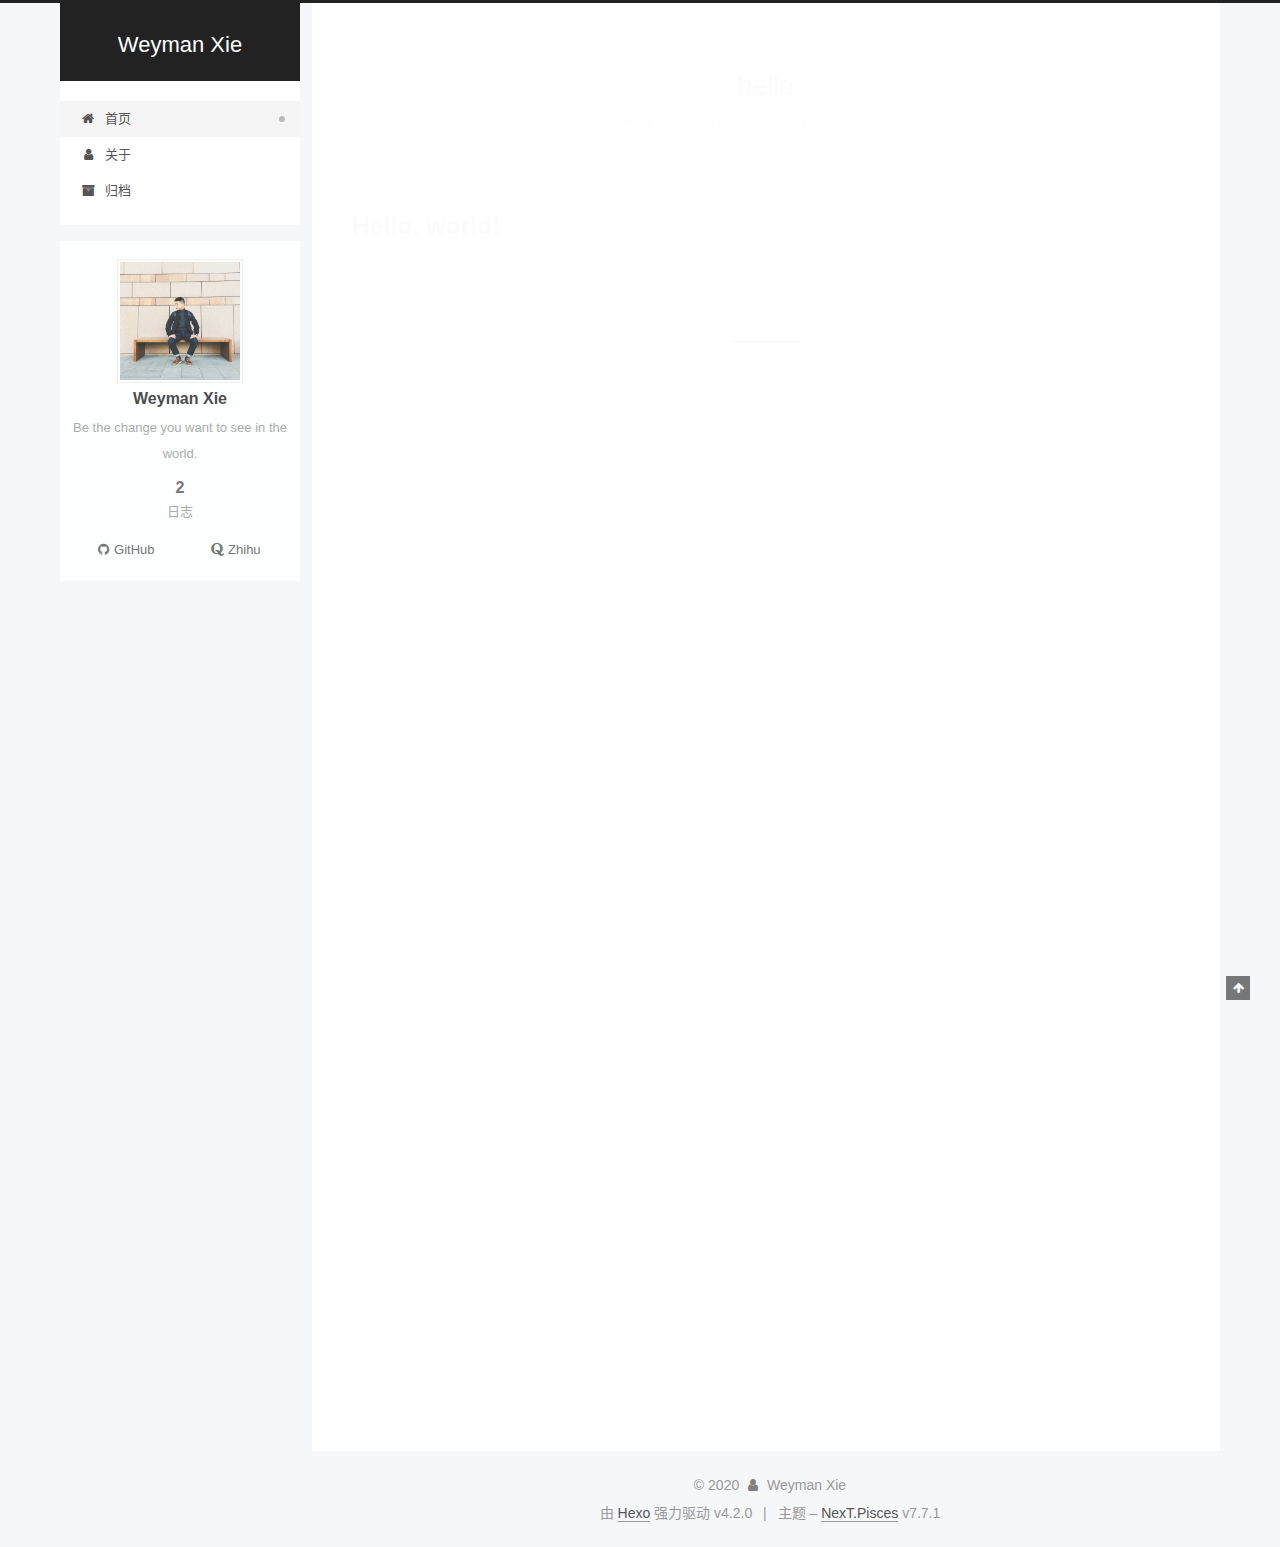
==== commit 5a939e70: "Site updated: 2020-02-21 23:21:46" ====
--- a/index.html
+++ b/index.html
@@ -22,9 +22,9 @@
 
   <meta name="description" content="Be the change you want to see in the world.">
 <meta property="og:type" content="website">
-<meta property="og:title" content="Hexo">
+<meta property="og:title" content="Weyman Xie">
 <meta property="og:url" content="http://yoursite.com/index.html">
-<meta property="og:site_name" content="Hexo">
+<meta property="og:site_name" content="Weyman Xie">
 <meta property="og:description" content="Be the change you want to see in the world.">
 <meta property="og:locale" content="zh_CN">
 <meta property="article:author" content="Weyman Xie">
@@ -42,7 +42,7 @@
   };
 </script>
 
-  <title>Hexo</title>
+  <title>Weyman Xie</title>
   
 
 
@@ -94,7 +94,7 @@
     <div>
       <a href="/" class="brand" rel="start">
         <span class="logo-line-before"><i></i></span>
-        <span class="site-title">Hexo</span>
+        <span class="site-title">Weyman Xie</span>
         <span class="logo-line-after"><i></i></span>
       </a>
     </div>
@@ -151,13 +151,13 @@
     <link itemprop="mainEntityOfPage" href="http://yoursite.com/2020/02/20/hello/">
 
     <span hidden itemprop="author" itemscope itemtype="http://schema.org/Person">
-      <meta itemprop="image" content="/images/avatar.gif">
+      <meta itemprop="image" content="/images/weyman.jpg">
       <meta itemprop="name" content="Weyman Xie">
       <meta itemprop="description" content="Be the change you want to see in the world.">
     </span>
 
     <span hidden itemprop="publisher" itemscope itemtype="http://schema.org/Organization">
-      <meta itemprop="name" content="Hexo">
+      <meta itemprop="name" content="Weyman Xie">
     </span>
       <header class="post-header">
         <h1 class="post-title" itemprop="name headline">
@@ -215,13 +215,13 @@
     <link itemprop="mainEntityOfPage" href="http://yoursite.com/2020/02/20/hello-world/">
 
     <span hidden itemprop="author" itemscope itemtype="http://schema.org/Person">
-      <meta itemprop="image" content="/images/avatar.gif">
+      <meta itemprop="image" content="/images/weyman.jpg">
       <meta itemprop="name" content="Weyman Xie">
       <meta itemprop="description" content="Be the change you want to see in the world.">
     </span>
 
     <span hidden itemprop="publisher" itemscope itemtype="http://schema.org/Organization">
-      <meta itemprop="name" content="Hexo">
+      <meta itemprop="name" content="Weyman Xie">
     </span>
       <header class="post-header">
         <h1 class="post-title" itemprop="name headline">
@@ -337,6 +337,8 @@
 
       <div class="site-overview-wrap sidebar-panel">
         <div class="site-author motion-element" itemprop="author" itemscope itemtype="http://schema.org/Person">
+    <img class="site-author-image" itemprop="image" alt="Weyman Xie"
+      src="/images/weyman.jpg">
   <p class="site-author-name" itemprop="name">Weyman Xie</p>
   <div class="site-description" itemprop="description">Be the change you want to see in the world.</div>
 </div>
@@ -351,6 +353,14 @@
       </div>
   </nav>
 </div>
+  <div class="links-of-author motion-element">
+      <span class="links-of-author-item">
+        <a href="https://github.com/onewarmheart" title="GitHub → https:&#x2F;&#x2F;github.com&#x2F;onewarmheart" rel="noopener" target="_blank"><i class="fa fa-fw fa-github"></i>GitHub</a>
+      </span>
+      <span class="links-of-author-item">
+        <a href="https://www.zhihu.com/people/wangwohe" title="Zhihu → https:&#x2F;&#x2F;www.zhihu.com&#x2F;people&#x2F;wangwohe" rel="noopener" target="_blank"><i class="fa fa-fw fa-quora"></i>Zhihu</a>
+      </span>
+  </div>
 
 
 
--- a/css/main.css
+++ b/css/main.css
@@ -155,7 +155,7 @@
   height: 100%;
 }
 body {
-  background: #fff;
+  background: #f5f7f9;
   color: #555;
   font-family: 'Lato', "PingFang SC", "Microsoft YaHei", sans-serif;
   font-size: 1em;
@@ -293,10 +293,10 @@
   border-bottom-width: 1px;
 }
 .btn {
-  background: #222;
-  border: 2px solid #222;
-  border-radius: 0;
-  color: #fff;
+  background: #fff;
+  border: 2px solid #555;
+  border-radius: 2px;
+  color: #555;
   display: inline-block;
   font-size: 0.875em;
   line-height: 2;
@@ -308,9 +308,9 @@
   transition-timing-function: ease-in-out;
 }
 .btn:hover {
-  background: #fff;
+  background: #222;
   border-color: #222;
-  color: #222;
+  color: #fff;
 }
 .btn + .btn {
   margin: 0 0 8px 8px;
@@ -888,9 +888,9 @@
   margin: 0.1em 0.2em;
 }
 .comment-button-group .comment-button.active {
-  background: #fff;
+  background: #222;
   border-color: #222;
-  color: #222;
+  color: #fff;
 }
 .comment-position {
   display: none;
@@ -915,16 +915,16 @@
 }
 .main-inner {
   margin: 0 auto;
-  width: 700px;
+  width: calc(100% - 20px);
 }
 @media (min-width: 1200px) {
   .main-inner {
-    width: 800px;
+    width: 1160px;
   }
 }
 @media (min-width: 1600px) {
   .main-inner {
-    width: 900px;
+    width: 73%;
   }
 }
 .header {
@@ -932,16 +932,16 @@
 }
 .header-inner {
   margin: 0 auto;
-  width: 700px;
+  width: calc(100% - 20px);
 }
 @media (min-width: 1200px) {
   .header-inner {
-    width: 800px;
+    width: 1160px;
   }
 }
 @media (min-width: 1600px) {
   .header-inner {
-    width: 900px;
+    width: 73%;
   }
 }
 .site-brand-container {
@@ -983,7 +983,7 @@
   vertical-align: top;
 }
 .site-subtitle {
-  color: #999;
+  color: #ddd;
   font-size: 0.8125em;
   margin: 10px 0;
 }
@@ -1130,23 +1130,23 @@
   display: inline-block;
 }
 .site-author-image {
-  border: 2px solid #333;
+  border: 1px solid #eee;
   display: block;
   height: auto;
   margin: 0 auto;
-  max-width: 96px;
+  max-width: 120px;
   padding: 2px;
 }
 .site-author-name {
-  color: #f5f5f5;
-  font-weight: normal;
-  margin: 5px 0 0;
+  color: #222;
+  font-weight: 600;
+  margin: 0;
   text-align: center;
 }
 .site-description {
   color: #999;
-  font-size: 1em;
-  margin-top: 5px;
+  font-size: 0.8125em;
+  margin-top: 0;
   text-align: center;
 }
 .links-of-author {
@@ -1163,7 +1163,7 @@
 }
 .links-of-author a::before,
 .links-of-author span.exturl::before {
-  background: #ff9dff;
+  background: #f1e27e;
   border-radius: 50%;
   content: ' ';
   display: inline-block;
@@ -1256,14 +1256,14 @@
   margin-left: 10px;
 }
 .sidebar-nav li:hover {
-  color: #f5f5f5;
+  color: #fc6423;
 }
 .sidebar-nav .sidebar-nav-active {
-  border-bottom-color: #87daff;
-  color: #87daff;
+  border-bottom-color: #fc6423;
+  color: #fc6423;
 }
 .sidebar-nav .sidebar-nav-active:hover {
-  color: #87daff;
+  color: #fc6423;
 }
 .sidebar-panel {
   display: none;
@@ -1292,7 +1292,7 @@
   }
 }
 .sidebar-toggle:hover .toggle-line {
-  background: #87daff;
+  background: #fc6423;
 }
 .post-toc {
   font-size: 0.875em;
@@ -1307,16 +1307,16 @@
   padding-left: 0;
 }
 .post-toc ol a {
-  border-bottom-color: #555;
-  color: #999;
+  border-bottom-color: #ccc;
+  color: #666;
   transition-property: all;
   transition-delay: 0s;
   transition-duration: 0.2s;
   transition-timing-function: ease-in-out;
 }
 .post-toc ol a:hover {
-  border-bottom-color: #ccc;
-  color: #ccc;
+  border-bottom-color: #000;
+  color: #000;
 }
 .post-toc .nav-item {
   line-height: 1.8;
@@ -1337,14 +1337,14 @@
   display: block;
 }
 .post-toc .nav .active > a {
-  border-bottom-color: #87daff;
-  color: #87daff;
+  border-bottom-color: #fc6423;
+  color: #fc6423;
 }
 .post-toc .nav .active-current > a {
-  color: #87daff;
+  color: #fc6423;
 }
 .post-toc .nav .active-current > a:hover {
-  color: #87daff;
+  color: #fc6423;
 }
 .site-state {
   display: flex;
@@ -1359,7 +1359,7 @@
   padding: 0 15px;
 }
 .site-state-item:not(:first-child) {
-  border-left: 1px solid #333;
+  border-left: 1px solid #eee;
 }
 .site-state-item a {
   border-bottom: none;
@@ -1367,13 +1367,13 @@
 .site-state-item-count {
   color: inherit;
   display: block;
-  font-size: 1.25em;
+  font-size: 1em;
   font-weight: 600;
   text-align: center;
 }
 .site-state-item-name {
-  color: inherit;
-  font-size: 0.875em;
+  color: #999;
+  font-size: 0.8125em;
 }
 .footer {
   color: #999;
@@ -1390,16 +1390,16 @@
   box-sizing: border-box;
   margin: 0 auto;
   text-align: center;
-  width: 700px;
+  width: calc(100% - 20px);
 }
 @media (min-width: 1200px) {
   .footer-inner {
-    width: 800px;
+    width: 1160px;
   }
 }
 @media (min-width: 1600px) {
   .footer-inner {
-    width: 900px;
+    width: 73%;
   }
 }
 .with-love {
@@ -1475,7 +1475,7 @@
   cursor: pointer;
   font-size: 12px;
   left: 30px;
-  opacity: 1;
+  opacity: 0.6;
   padding: 0 6px;
   position: fixed;
   text-align: center;
@@ -1490,10 +1490,10 @@
   display: none;
 }
 .back-to-top:hover {
-  color: #87daff;
+  color: #fc6423;
 }
 .back-to-top.back-to-top-on {
-  bottom: 19px;
+  bottom: 30px;
 }
 @media (max-width: 991px) {
   .back-to-top {
@@ -2141,139 +2141,315 @@
 .tag-cloud a:hover {
   color: #222 !important;
 }
-@media (max-width: 767px) {
-  .header-inner,
-  .main-inner,
+.header {
+  margin: 0 auto;
+  position: relative;
+  width: calc(100% - 20px);
+}
+@media (min-width: 1200px) {
+  .header {
+    width: 1160px;
+  }
+}
+@media (min-width: 1600px) {
+  .header {
+    width: 73%;
+  }
+}
+@media (max-width: 991px) {
+  .header {
+    width: auto;
+  }
+}
+.header-inner {
+  background: #fff;
+  border-radius: initial;
+  box-shadow: initial;
+  overflow: hidden;
+  padding: 0;
+  position: absolute;
+  top: 0;
+  width: 240px;
+}
+@media (min-width: 1200px) {
+  .header-inner {
+    width: 240px;
+  }
+}
+@media (max-width: 991px) {
+  .header-inner {
+    border-radius: initial;
+    position: relative;
+    width: auto;
+  }
+}
+.main-inner {
+  align-items: flex-start;
+  display: flex;
+  justify-content: space-between;
+  flex-direction: row-reverse;
+}
+@media (max-width: 991px) {
+  .main-inner {
+    width: auto;
+  }
+}
+.content-wrap {
+  background: #fff;
+  border-radius: initial;
+  box-shadow: initial;
+  box-sizing: border-box;
+  padding: 40px;
+  width: calc(100% - 252px);
+}
+@media (max-width: 991px) {
+  .content-wrap {
+    border-radius: initial;
+    padding: 20px;
+    width: 100%;
+  }
+}
+.footer-inner {
+  padding-left: 260px;
+}
+.back-to-top {
+  left: auto;
+  right: 30px;
+}
+@media (max-width: 991px) {
+  .back-to-top {
+    right: 20px;
+  }
+}
+@media (max-width: 991px) {
   .footer-inner {
+    padding-left: 0;
+    padding-right: 0;
     width: auto;
   }
 }
-.header-inner {
-  padding-top: 100px;
-}
-@media (max-width: 767px) {
-  .header-inner {
-    padding-top: 50px;
-  }
-}
-.main-inner {
-  padding-bottom: 60px;
-}
-.content {
-  padding-top: 70px;
-}
-@media (max-width: 767px) {
-  .content {
-    padding-top: 35px;
-  }
-}
-embed {
-  display: block;
-  margin: 0 auto 25px auto;
-}
-.custom-logo .site-meta-headline {
-  text-align: center;
-}
-.custom-logo .brand {
+.site-brand-container {
+  background: #222;
+}
+@media (max-width: 991px) {
+  .site-brand-container {
+    box-shadow: 0 0 16px rgba(0,0,0,0.5);
+  }
+}
+.site-meta {
+  color: #fff;
+  padding: 20px 0;
+}
+.brand {
   background: none;
-}
-.custom-logo .site-title {
-  color: #222;
-  margin: 10px auto 0;
-}
-.custom-logo .site-title a {
-  border: 0;
+  padding: 0;
+}
+.brand:hover {
+  color: #fff;
+}
+.site-subtitle {
+  margin: 10px 10px 0;
 }
 .custom-logo-image {
+  margin-top: 20px;
+}
+@media (max-width: 991px) {
+  .custom-logo-image {
+    display: none;
+  }
+}
+@media (min-width: 768px) and (max-width: 991px) {
+  .site-nav-toggle {
+    display: flex;
+    flex-direction: column;
+    justify-content: center;
+  }
+}
+.site-nav-toggle .toggle .toggle-line {
   background: #fff;
-  margin: 0 auto;
-  max-width: 150px;
-  padding: 5px;
-}
-@media (max-width: 767px) {
+}
+@media (min-width: 768px) and (max-width: 991px) {
+  .site-nav-right {
+    display: block;
+  }
+}
+@media (min-width: 768px) and (max-width: 991px) {
   .site-nav {
-    background: #fff;
-    border-bottom: 1px solid #ddd;
-    border-top: 1px solid #ddd;
-    left: 0;
-    margin: 0;
-    padding: 0;
-    width: 100%;
-  }
-}
-.site-nav-toggle {
-  top: 50px;
-}
-@media (max-width: 767px) {
-  .menu {
-    text-align: left;
+    display: none;
   }
 }
 .menu-item-active a,
 .menu .menu-item a:hover,
 .menu .menu-item span.exturl:hover {
-  border-bottom: 1px solid #222 !important;
-  color: #222;
-}
-@media (max-width: 767px) {
-  .menu-item-active a,
-  .menu .menu-item a:hover,
-  .menu .menu-item span.exturl:hover {
-    border-bottom: 1px dotted #ddd !important;
-  }
-}
-@media (max-width: 767px) {
-  .menu .menu-item {
-    display: block;
-    margin: 0 10px;
-  }
+  background: #f5f5f5;
+}
+.menu-item-active a::after,
+.menu .menu-item a:hover::after,
+.menu .menu-item span.exturl:hover::after {
+  background: #bbb;
+  border-radius: 50%;
+  content: ' ';
+  height: 6px;
+  margin-top: -3px;
+  position: absolute;
+  right: 15px;
+  top: 50%;
+  width: 6px;
+}
+.menu .menu-item {
+  display: block;
+  margin: 0;
 }
 .menu .menu-item a,
 .menu .menu-item span.exturl {
-  border-bottom: 1px solid transparent;
-}
-@media (max-width: 767px) {
-  .menu .menu-item a,
-  .menu .menu-item span.exturl {
-    padding: 5px 10px;
-  }
-}
-@media (min-width: 768px) and (max-width: 991px) {
-  .menu .menu-item .fa {
-    display: block;
-    line-height: 2;
-    margin-right: 0;
-    width: 100%;
-  }
-}
-@media (min-width: 992px) {
-  .menu .menu-item .fa {
-    display: block;
-    line-height: 2;
-    margin-right: 0;
-    width: 100%;
-  }
+  padding: 5px 20px;
+  position: relative;
+  text-align: left;
+  transition-property: background-color;
 }
 .menu .menu-item .badge {
+  background: #ccc;
+  border-radius: 10px;
+  color: #fff;
+  float: right;
+  padding: 2px 5px;
+  text-shadow: 1px 1px 0 rgba(0,0,0,0.1);
+  vertical-align: middle;
+}
+.sub-menu {
+  background: #fff;
+  border-bottom: 1px solid #ddd;
+  margin: 0;
+  padding: 6px 0;
+}
+.sub-menu .menu-item {
+  display: inline-block;
+}
+.sub-menu .menu-item a,
+.sub-menu .menu-item span.exturl {
+  margin: 5px 10px;
+  padding: initial;
+}
+.sub-menu .menu-item a:hover,
+.sub-menu .menu-item span.exturl:hover {
+  background: initial;
+  color: #fc6423;
+}
+.sub-menu .menu-item a::after,
+.sub-menu .menu-item span.exturl::after {
+  content: initial !important;
+}
+.sub-menu .menu-item-active a {
+  background: #fff;
+  border-bottom-color: #fc6423;
+  color: #fc6423;
+}
+.sub-menu .menu-item-active a:hover {
+  background: #fff;
+  border-bottom-color: #fc6423;
+}
+.sidebar {
+  background: #f5f7f9;
+  box-shadow: none;
+  margin-top: 100%;
+  position: static;
+  width: 240px;
+}
+@media (max-width: 991px) {
+  .sidebar {
+    display: none;
+  }
+}
+.sidebar a,
+.sidebar span.exturl {
+  color: #555;
+}
+.sidebar a:hover,
+.sidebar span.exturl:hover {
+  border-bottom-color: #222;
+  color: #222;
+}
+.sidebar-toggle {
+  display: none;
+}
+.sidebar-inner {
+  background: #fff;
+  border-radius: initial;
+  box-shadow: initial;
+  box-sizing: border-box;
+  color: #555;
+  width: 240px;
+  opacity: 0;
+}
+.sidebar-inner.affix {
+  position: fixed;
+  top: 12px;
+}
+.sidebar-inner.affix-bottom {
+  position: absolute;
+}
+.site-state-item {
+  padding: 0 10px;
+}
+.sidebar-button {
+  border-bottom: 1px dotted #ccc;
+  border-top: 1px dotted #ccc;
+  margin-top: 10px;
+  text-align: center;
+}
+.sidebar-button a {
+  border: 0;
+  color: #fc6423;
+  display: block;
+}
+.sidebar-button a:hover {
+  background: none;
+  border: 0;
+  color: #e34603;
+}
+.sidebar-button a:hover .fa {
+  color: #e34603;
+}
+.links-of-author {
+  display: flex;
+  flex-wrap: wrap;
+  margin-top: 10px;
+  justify-content: center;
+}
+.links-of-author-item {
+  margin: 5px 0 0;
+  width: 50%;
+}
+.links-of-author-item a,
+.links-of-author-item span.exturl {
+  box-sizing: border-box;
+  display: inline-block;
+  margin-bottom: 0;
+  margin-right: 0;
+  max-width: 216px;
+  overflow: hidden;
+  padding: 0 5px;
+  text-overflow: ellipsis;
+  white-space: nowrap;
+}
+.links-of-author-item a,
+.links-of-author-item span.exturl {
+  border-bottom: none;
+  display: block;
+  text-decoration: none;
+}
+.links-of-author-item a::before,
+.links-of-author-item span.exturl::before {
+  display: none;
+}
+.links-of-author-item a:hover,
+.links-of-author-item span.exturl:hover {
   background: #eee;
-  padding: 1px 4px;
-}
-.sub-menu {
-  margin: 10px 0;
-}
-.sub-menu .menu-item {
-  display: inline-block;
-}
-.sidebar {
-  left: -320px;
-}
-.sidebar.sidebar-active {
-  left: 0;
-}
-.sidebar {
-  width: 320px;
-  z-index: 1200;
-  transition-delay: 0s;
-  transition-duration: 0.2s;
-  transition-timing-function: ease-out;
-}
+  border-radius: 4px;
+}
+.links-of-author-item .fa {
+  margin-right: 2px;
+}
+.links-of-blogroll-item {
+  padding: 0;
+}
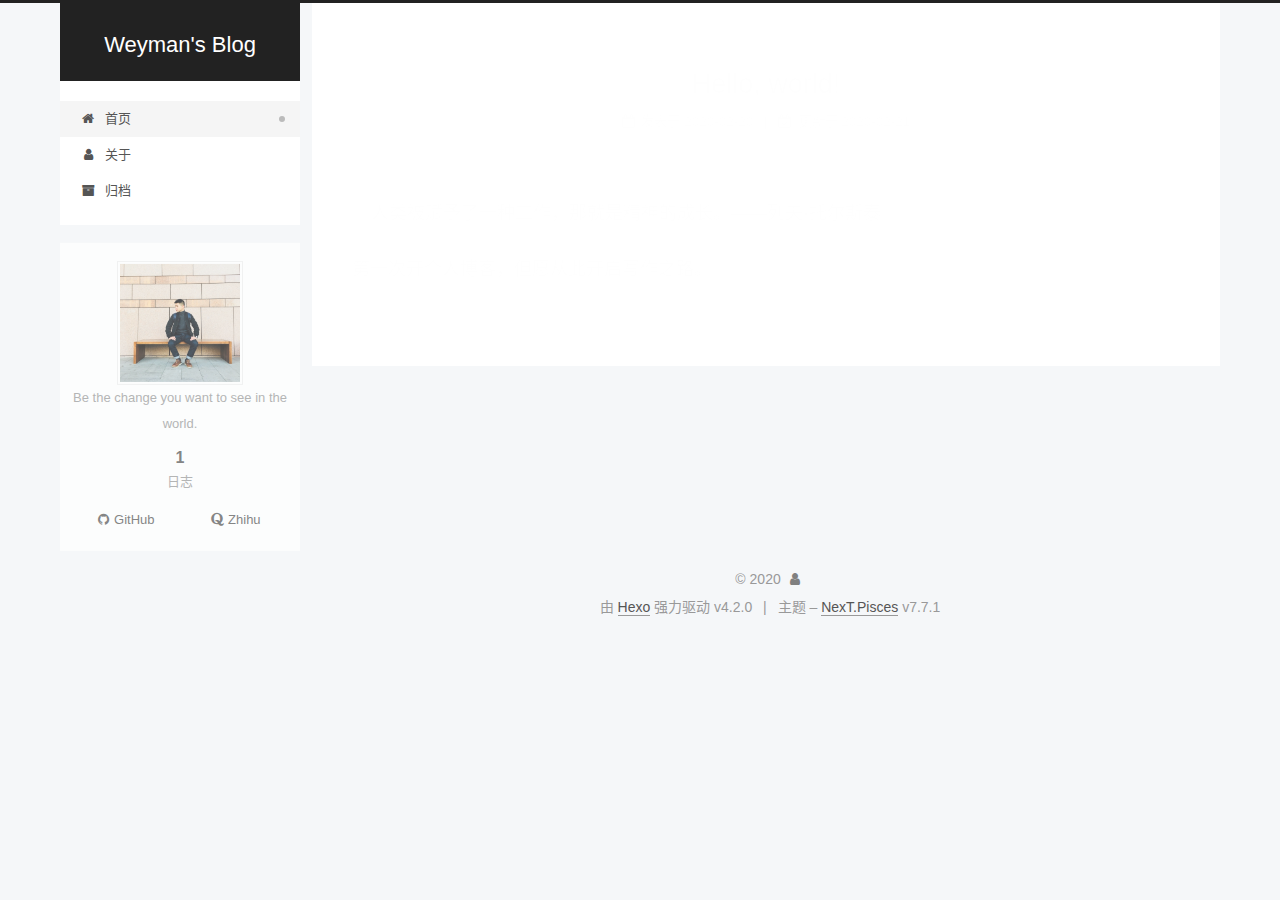
==== commit c9a2f91e: "Site updated: 2020-02-21 23:36:05" ====
--- a/index.html
+++ b/index.html
@@ -22,12 +22,11 @@
 
   <meta name="description" content="Be the change you want to see in the world.">
 <meta property="og:type" content="website">
-<meta property="og:title" content="Weyman Xie">
+<meta property="og:title" content="Weyman&#39;s Blog">
 <meta property="og:url" content="http://yoursite.com/index.html">
-<meta property="og:site_name" content="Weyman Xie">
+<meta property="og:site_name" content="Weyman&#39;s Blog">
 <meta property="og:description" content="Be the change you want to see in the world.">
 <meta property="og:locale" content="zh_CN">
-<meta property="article:author" content="Weyman Xie">
 <meta name="twitter:card" content="summary">
 
 <link rel="canonical" href="http://yoursite.com/">
@@ -42,7 +41,7 @@
   };
 </script>
 
-  <title>Weyman Xie</title>
+  <title>Weyman's Blog</title>
   
 
 
@@ -94,7 +93,7 @@
     <div>
       <a href="/" class="brand" rel="start">
         <span class="logo-line-before"><i></i></span>
-        <span class="site-title">Weyman Xie</span>
+        <span class="site-title">Weyman's Blog</span>
         <span class="logo-line-after"><i></i></span>
       </a>
     </div>
@@ -152,17 +151,17 @@
 
     <span hidden itemprop="author" itemscope itemtype="http://schema.org/Person">
       <meta itemprop="image" content="/images/weyman.jpg">
-      <meta itemprop="name" content="Weyman Xie">
+      <meta itemprop="name" content="">
       <meta itemprop="description" content="Be the change you want to see in the world.">
     </span>
 
     <span hidden itemprop="publisher" itemscope itemtype="http://schema.org/Organization">
-      <meta itemprop="name" content="Weyman Xie">
+      <meta itemprop="name" content="Weyman's Blog">
     </span>
       <header class="post-header">
         <h1 class="post-title" itemprop="name headline">
           
-            <a href="/2020/02/20/hello/" class="post-title-link" itemprop="url">hello</a>
+            <a href="/2020/02/20/hello/" class="post-title-link" itemprop="url">Hello, world!</a>
         </h1>
 
         <div class="post-meta">
@@ -179,7 +178,7 @@
                   <i class="fa fa-calendar-check-o"></i>
                 </span>
                 <span class="post-meta-item-text">更新于</span>
-                <time title="修改时间：2020-02-21 22:09:36" itemprop="dateModified" datetime="2020-02-21T22:09:36+08:00">2020-02-21</time>
+                <time title="修改时间：2020-02-21 23:35:07" itemprop="dateModified" datetime="2020-02-21T23:35:07+08:00">2020-02-21</time>
               </span>
 
           
@@ -193,76 +192,10 @@
     <div class="post-body" itemprop="articleBody">
 
       
-          <h2 id="Hello-world"><a href="#Hello-world" class="headerlink" title="Hello, world!"></a>Hello, world!</h2>
-      
-    </div>
-
-    
-    
-    
-      <footer class="post-footer">
-        <div class="post-eof"></div>
-      </footer>
-  </article>
-  
-  
-  
-
-        
-  
-  
-  <article itemscope itemtype="http://schema.org/Article" class="post-block home" lang="zh-CN">
-    <link itemprop="mainEntityOfPage" href="http://yoursite.com/2020/02/20/hello-world/">
-
-    <span hidden itemprop="author" itemscope itemtype="http://schema.org/Person">
-      <meta itemprop="image" content="/images/weyman.jpg">
-      <meta itemprop="name" content="Weyman Xie">
-      <meta itemprop="description" content="Be the change you want to see in the world.">
-    </span>
-
-    <span hidden itemprop="publisher" itemscope itemtype="http://schema.org/Organization">
-      <meta itemprop="name" content="Weyman Xie">
-    </span>
-      <header class="post-header">
-        <h1 class="post-title" itemprop="name headline">
-          
-            <a href="/2020/02/20/hello-world/" class="post-title-link" itemprop="url">Hello World</a>
-        </h1>
-
-        <div class="post-meta">
-            <span class="post-meta-item">
-              <span class="post-meta-item-icon">
-                <i class="fa fa-calendar-o"></i>
-              </span>
-              <span class="post-meta-item-text">发表于</span>
-
-              <time title="创建时间：2020-02-20 08:40:57" itemprop="dateCreated datePublished" datetime="2020-02-20T08:40:57+08:00">2020-02-20</time>
-            </span>
-
-          
-
-        </div>
-      </header>
-
-    
-    
-    
-    <div class="post-body" itemprop="articleBody">
-
-      
-          <p>Welcome to <a href="https://hexo.io/" target="_blank" rel="noopener">Hexo</a>! This is your very first post. Check <a href="https://hexo.io/docs/" target="_blank" rel="noopener">documentation</a> for more info. If you get any problems when using Hexo, you can find the answer in <a href="https://hexo.io/docs/troubleshooting.html" target="_blank" rel="noopener">troubleshooting</a> or you can ask me on <a href="https://github.com/hexojs/hexo/issues" target="_blank" rel="noopener">GitHub</a>.</p>
-<h2 id="Quick-Start"><a href="#Quick-Start" class="headerlink" title="Quick Start"></a>Quick Start</h2><h3 id="Create-a-new-post"><a href="#Create-a-new-post" class="headerlink" title="Create a new post"></a>Create a new post</h3><figure class="highlight bash"><table><tr><td class="gutter"><pre><span class="line">1</span><br></pre></td><td class="code"><pre><span class="line">$ hexo new <span class="string">"My New Post"</span></span><br></pre></td></tr></table></figure>
-
-<p>More info: <a href="https://hexo.io/docs/writing.html" target="_blank" rel="noopener">Writing</a></p>
-<h3 id="Run-server"><a href="#Run-server" class="headerlink" title="Run server"></a>Run server</h3><figure class="highlight bash"><table><tr><td class="gutter"><pre><span class="line">1</span><br></pre></td><td class="code"><pre><span class="line">$ hexo server</span><br></pre></td></tr></table></figure>
-
-<p>More info: <a href="https://hexo.io/docs/server.html" target="_blank" rel="noopener">Server</a></p>
-<h3 id="Generate-static-files"><a href="#Generate-static-files" class="headerlink" title="Generate static files"></a>Generate static files</h3><figure class="highlight bash"><table><tr><td class="gutter"><pre><span class="line">1</span><br></pre></td><td class="code"><pre><span class="line">$ hexo generate</span><br></pre></td></tr></table></figure>
-
-<p>More info: <a href="https://hexo.io/docs/generating.html" target="_blank" rel="noopener">Generating</a></p>
-<h3 id="Deploy-to-remote-sites"><a href="#Deploy-to-remote-sites" class="headerlink" title="Deploy to remote sites"></a>Deploy to remote sites</h3><figure class="highlight bash"><table><tr><td class="gutter"><pre><span class="line">1</span><br></pre></td><td class="code"><pre><span class="line">$ hexo deploy</span><br></pre></td></tr></table></figure>
-
-<p>More info: <a href="https://hexo.io/docs/one-command-deployment.html" target="_blank" rel="noopener">Deployment</a></p>
+          <blockquote>
+<p>人类被赋予了一种工作，那就是精神的成长。——列夫·托尔斯泰</p>
+</blockquote>
+<p>第一次开个人博客，但愿从此开启写作之路。</p>
 
       
     </div>
@@ -337,9 +270,9 @@
 
       <div class="site-overview-wrap sidebar-panel">
         <div class="site-author motion-element" itemprop="author" itemscope itemtype="http://schema.org/Person">
-    <img class="site-author-image" itemprop="image" alt="Weyman Xie"
+    <img class="site-author-image" itemprop="image" alt=""
       src="/images/weyman.jpg">
-  <p class="site-author-name" itemprop="name">Weyman Xie</p>
+  <p class="site-author-name" itemprop="name"></p>
   <div class="site-description" itemprop="description">Be the change you want to see in the world.</div>
 </div>
 <div class="site-state-wrap motion-element">
@@ -347,7 +280,7 @@
       <div class="site-state-item site-state-posts">
           <a href="/archives/">
         
-          <span class="site-state-item-count">2</span>
+          <span class="site-state-item-count">1</span>
           <span class="site-state-item-name">日志</span>
         </a>
       </div>
@@ -385,7 +318,7 @@
   <span class="with-love">
     <i class="fa fa-user"></i>
   </span>
-  <span class="author" itemprop="copyrightHolder">Weyman Xie</span>
+  <span class="author" itemprop="copyrightHolder"></span>
 </div>
   <div class="powered-by">由 <a href="https://hexo.io/" class="theme-link" rel="noopener" target="_blank">Hexo</a> 强力驱动 v4.2.0
   </div>
--- a/css/main.css
+++ b/css/main.css
@@ -1163,7 +1163,7 @@
 }
 .links-of-author a::before,
 .links-of-author span.exturl::before {
-  background: #f1e27e;
+  background: #e405b5;
   border-radius: 50%;
   content: ' ';
   display: inline-block;
